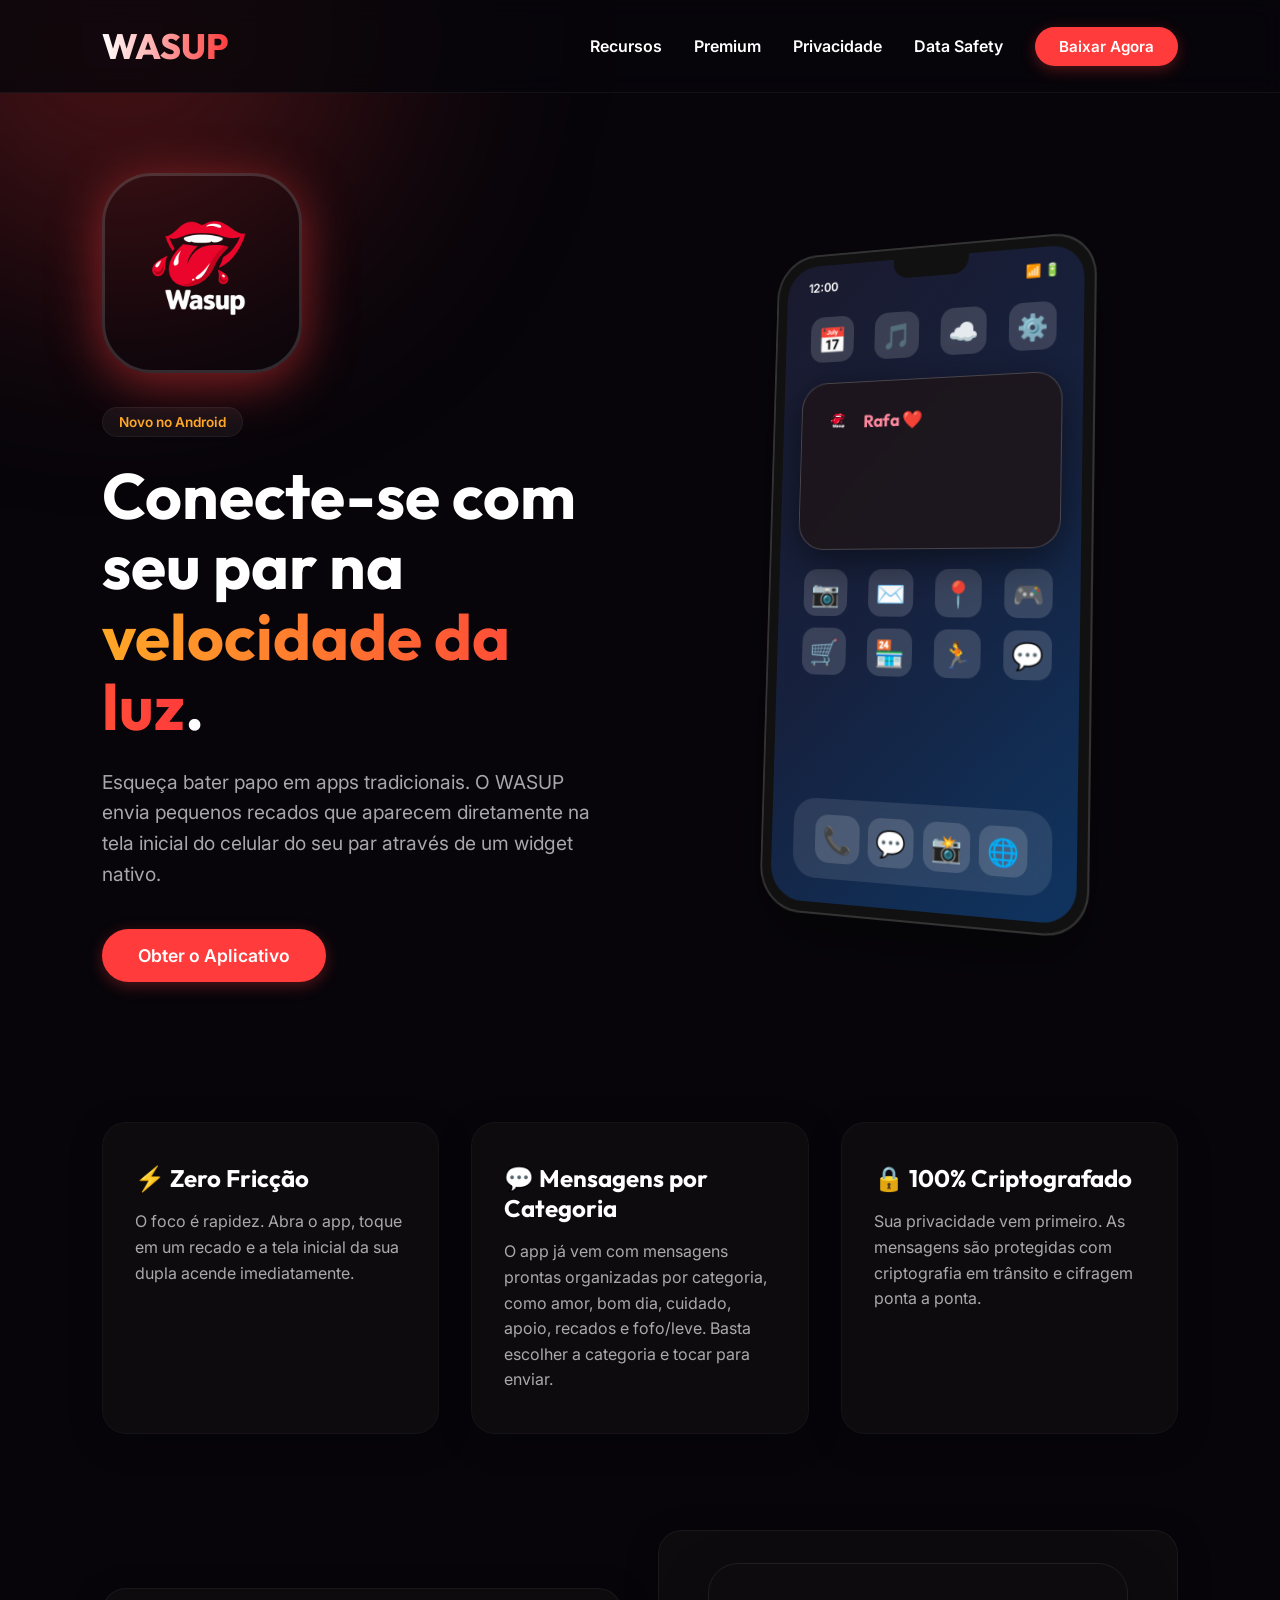
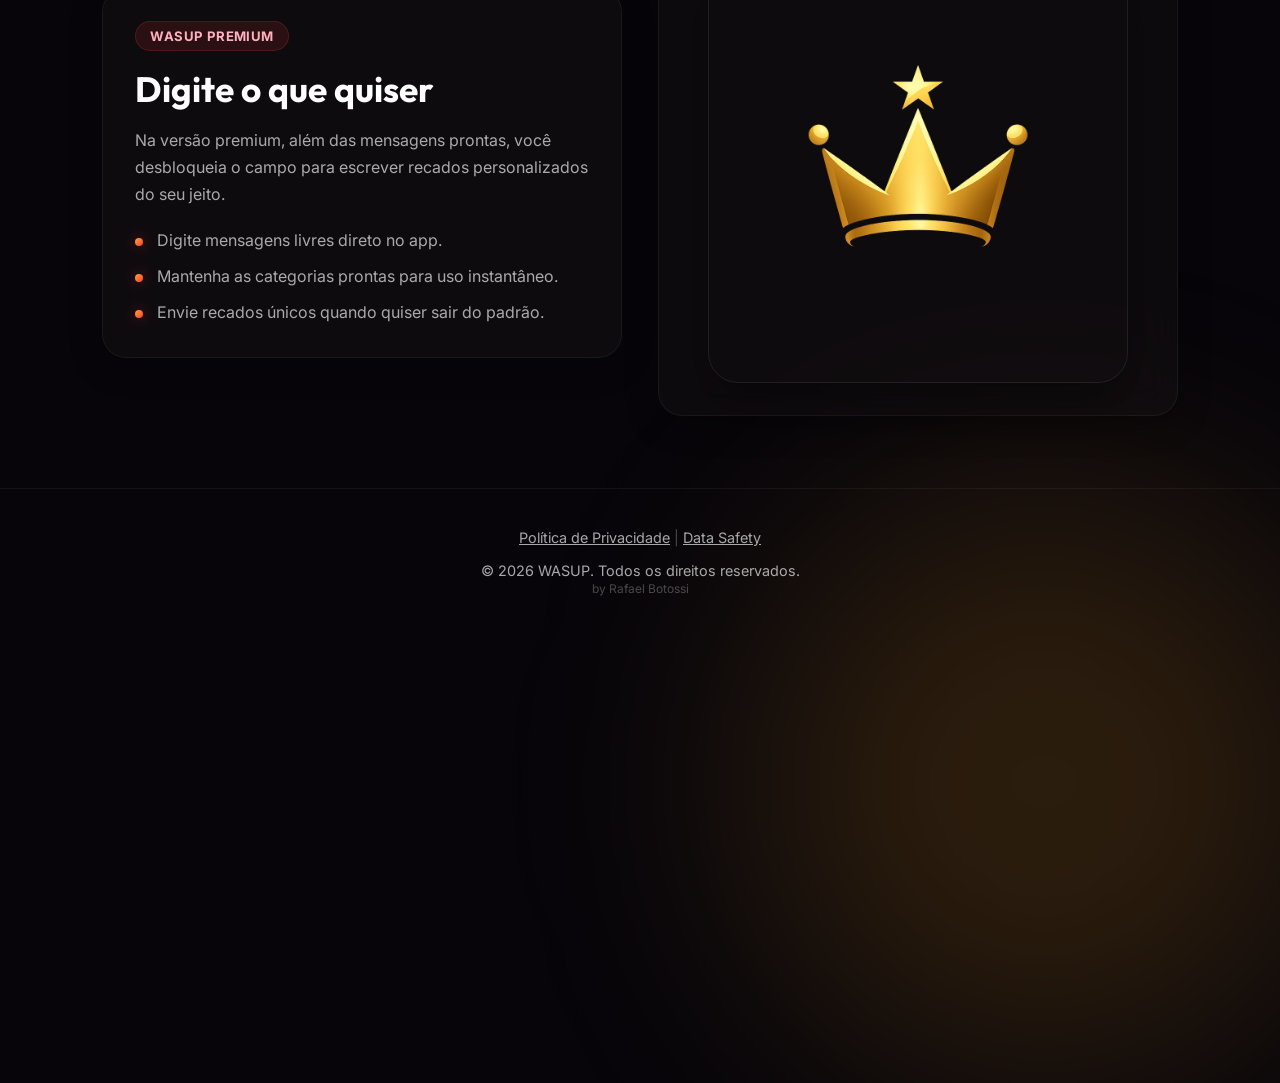
==== index.html @ 12089567 "Initial GitHub Pages site" ====
<!DOCTYPE html>
<html lang="pt-BR">
<head>
    <meta charset="UTF-8">
    <meta name="viewport" content="width=device-width, initial-scale=1.0">
    <title>WASUP - Comunica&ccedil;&atilde;o Imediata</title>
    <meta name="description" content="WASUP &eacute; o aplicativo definitivo para casais. Comunica&ccedil;&atilde;o ultrarr&aacute;pida direto na tela inicial.">
    <link rel="preconnect" href="https://fonts.googleapis.com">
    <link rel="preconnect" href="https://fonts.gstatic.com" crossorigin>
    <link href="https://fonts.googleapis.com/css2?family=Inter:wght@300;400;600;800&family=Outfit:wght@400;700&display=swap" rel="stylesheet">
    <link rel="stylesheet" href="styles.css">
</head>
<body>
    <div class="blob blob-1"></div>
    <div class="blob blob-2"></div>

    <header class="header">
        <div class="logo">
            <span class="logo-text">WASUP</span>
        </div>
        <nav class="nav">
            <a href="#features">Recursos</a>
            <a href="#premium">Premium</a>
            <a href="privacy.html">Privacidade</a>
            <a href="data-safety.html">Data Safety</a>
            <a href="#download" class="btn-primary-sm">Baixar Agora</a>
        </nav>
    </header>

    <main>
        <section class="hero">
            <div class="hero-content">
                <img src="logo.png" alt="Logo principal do app WASUP" class="hero-main-logo">
                <br>
                <span class="badge">Novo no Android</span>
                <h1 class="hero-title">Conecte-se com seu par na <span class="highlight">velocidade da luz</span>.</h1>
                <p class="hero-subtitle">Esque&ccedil;a bater papo em apps tradicionais. O WASUP envia pequenos recados que aparecem diretamente na tela inicial do celular do seu par atrav&eacute;s de um widget nativo.</p>
                <div class="hero-actions">
                    <a href="#download" class="btn-primary">Obter o Aplicativo</a>
                </div>
            </div>

            <div class="hero-visual">
                <div class="android-phone">
                    <div class="phone-notch"></div>
                    <div class="phone-screen">
                        <div class="status-bar">
                            <span class="time">12:00</span>
                            <div class="icons">&#128246; &#128267;</div>
                        </div>

                        <div class="app-grid" style="margin-top: 24px;">
                            <div class="app-icon">&#128197;</div>
                            <div class="app-icon">&#127925;</div>
                            <div class="app-icon">&#9729;&#65039;</div>
                            <div class="app-icon">&#9881;&#65039;</div>
                        </div>

                        <div class="widget-wrapper">
                            <div class="widget-preview glass-card">
                                <div class="widget-head">
                                    <img src="logo.png" class="widget-icon" alt="">
                                    <h3>Rafa &#10084;&#65039;</h3>
                                </div>
                                <div class="widget-message-container">
                                    <p class="widget-message m-1">"T&ocirc; em casa!"</p>
                                    <p class="widget-message m-2">"Estou com saudades"</p>
                                    <p class="widget-message m-3">"Te amo!"</p>
                                    <p class="widget-message m-4">"N&atilde;o esquece o ovo!"</p>
                                </div>
                                <div class="widget-time-container">
                                    <span class="widget-time m-1">Agora mesmo</span>
                                    <span class="widget-time m-2">H&aacute; 5 min</span>
                                    <span class="widget-time m-3">H&aacute; 2 horas</span>
                                    <span class="widget-time m-4">Ontem</span>
                                </div>
                            </div>
                        </div>

                        <div class="app-grid" style="margin-top: 10px;">
                            <div class="app-icon">&#128247;</div>
                            <div class="app-icon">&#9993;&#65039;</div>
                            <div class="app-icon">&#128205;</div>
                            <div class="app-icon">&#127918;</div>
                        </div>

                        <div class="app-grid">
                            <div class="app-icon">&#128722;</div>
                            <div class="app-icon">&#127978;</div>
                            <div class="app-icon">&#127939;</div>
                            <div class="app-icon">&#128172;</div>
                        </div>

                        <div class="app-dock">
                            <div class="app-icon">&#128222;</div>
                            <div class="app-icon">&#128172;</div>
                            <div class="app-icon">&#128248;</div>
                            <div class="app-icon">&#127760;</div>
                        </div>
                    </div>
                </div>
            </div>
        </section>

        <section id="features" class="features">
            <div class="feature-card glass-card">
                <h3>&#9889; Zero Fric&ccedil;&atilde;o</h3>
                <p>O foco &eacute; rapidez. Abra o app, toque em um recado e a tela inicial da sua dupla acende imediatamente.</p>
            </div>
            <div class="feature-card glass-card">
                <h3>&#128172; Mensagens por Categoria</h3>
                <p>O app j&aacute; vem com mensagens prontas organizadas por categoria, como amor, bom dia, cuidado, apoio, recados e fofo/leve. Basta escolher a categoria e tocar para enviar.</p>
            </div>
            <div class="feature-card glass-card">
                <h3>&#128274; 100% Criptografado</h3>
                <p>Sua privacidade vem primeiro. As mensagens s&atilde;o protegidas com criptografia em tr&acirc;nsito e cifragem ponta a ponta.</p>
            </div>
        </section>

        <section id="premium" class="premium-section">
            <div class="premium-copy glass-card">
                <span class="showcase-tag">WASUP Premium</span>
                <h2>Digite o que quiser</h2>
                <p>Na vers&atilde;o premium, al&eacute;m das mensagens prontas, voc&ecirc; desbloqueia o campo para escrever recados personalizados do seu jeito.</p>
                <ul class="showcase-list">
                    <li>Digite mensagens livres direto no app.</li>
                    <li>Mantenha as categorias prontas para uso instant&acirc;neo.</li>
                    <li>Envie recados &uacute;nicos quando quiser sair do padr&atilde;o.</li>
                </ul>
            </div>
            <div class="premium-visual glass-card">
                <img src="wassup_premium.png" alt="Tela do WASUP Premium com entrada de texto livre" class="premium-shot">
            </div>
        </section>
    </main>

    <footer class="footer">
        <p style="margin-bottom: 16px;">
            <a href="privacy.html" style="color: var(--text-muted); text-decoration: underline;">Pol&iacute;tica de Privacidade</a>
            <span style="opacity: 0.4;"> | </span>
            <a href="data-safety.html" style="color: var(--text-muted); text-decoration: underline;">Data Safety</a>
        </p>
        <p>&copy; 2026 WASUP. Todos os direitos reservados. <br><span style="font-size: 0.75rem; opacity: 0.4;">by Rafael Botossi</span></p>
    </footer>
</body>
</html>
---- styles.css ----
:root {
    --bg-dark: #07050A;
    --bg-card: rgba(25, 20, 24, 0.45);
    --text-main: #FFFFFF;
    --text-muted: rgba(255, 255, 255, 0.65);
    --primary: #FF3B3B;
    --primary-hover: #FF1A1A;
    --highlight: #FFA726;
    --glass-border: rgba(255, 255, 255, 0.05);
}

* {
    margin: 0;
    padding: 0;
    box-sizing: border-box;
}

body {
    background-color: var(--bg-dark);
    color: var(--text-main);
    font-family: 'Inter', sans-serif;
    overflow-x: hidden;
    position: relative;
    min-height: 100vh;
}

h1, h2, h3, .logo-text {
    font-family: 'Outfit', sans-serif;
}

.blob {
    position: absolute;
    border-radius: 50%;
    filter: blur(120px);
    z-index: -1;
    animation: float 20s infinite ease-in-out alternate;
}

.blob-1 {
    top: -10%;
    left: -10%;
    width: 500px;
    height: 500px;
    background: rgba(255, 59, 59, 0.25);
}

.blob-2 {
    bottom: -20%;
    right: -5%;
    width: 600px;
    height: 600px;
    background: rgba(255, 167, 38, 0.15);
    animation-delay: -10s;
}

@keyframes float {
    0% { transform: translate(0, 0) scale(1); }
    100% { transform: translate(60px, 40px) scale(1.05); }
}

.glass-card {
    background: var(--bg-card);
    backdrop-filter: blur(16px);
    -webkit-backdrop-filter: blur(16px);
    border: 1px solid var(--glass-border);
    border-radius: 24px;
    box-shadow: 0 8px 32px rgba(0, 0, 0, 0.3);
}

.header {
    display: flex;
    justify-content: space-between;
    align-items: center;
    padding: 24px 8%;
    position: sticky;
    top: 0;
    z-index: 100;
    background: rgba(7, 5, 10, 0.8);
    backdrop-filter: blur(12px);
    border-bottom: 1px solid var(--glass-border);
}

.logo {
    display: flex;
    align-items: center;
}

.logo-text {
    font-size: 2.2rem;
    font-weight: 800;
    background: linear-gradient(90deg, #FFFFFF, var(--primary));
    -webkit-background-clip: text;
    background-clip: text;
    -webkit-text-fill-color: transparent;
}

.nav {
    display: flex;
    gap: 32px;
    align-items: center;
}

.nav a {
    color: var(--text-main);
    text-decoration: none;
    font-weight: 600;
    transition: color 0.3s;
}

.nav a:hover {
    color: var(--primary);
}

.btn-primary, .btn-primary-sm {
    background: var(--primary);
    color: white;
    text-decoration: none;
    border-radius: 100px;
    font-weight: 600;
    transition: all 0.3s ease;
    display: inline-block;
    box-shadow: 0 4px 15px rgba(255, 59, 59, 0.3);
}

.btn-primary-sm {
    padding: 10px 24px;
    font-size: 0.95rem;
}

.btn-primary {
    padding: 16px 36px;
    font-size: 1.1rem;
}

.btn-primary:hover, .btn-primary-sm:hover {
    background: var(--primary-hover);
    transform: translateY(-2px);
    box-shadow: 0 6px 20px rgba(255, 59, 59, 0.5);
}

.hero {
    display: flex;
    align-items: center;
    justify-content: space-between;
    padding: 80px 8%;
    gap: 60px;
    min-height: 80vh;
}

.hero-content {
    flex: 1;
    max-width: 600px;
}

.hero-main-logo {
    width: 200px;
    height: 200px;
    border-radius: 50px;
    object-fit: cover;
    box-shadow: 0 10px 50px rgba(255, 59, 59, 0.5);
    border: 3px solid rgba(255, 255, 255, 0.15);
    margin-bottom: 30px;
}

.badge {
    display: inline-block;
    padding: 6px 16px;
    background: rgba(255, 255, 255, 0.05);
    border: 1px solid var(--glass-border);
    border-radius: 100px;
    font-size: 0.85rem;
    font-weight: 600;
    color: var(--highlight);
    margin-bottom: 24px;
}

.hero-title {
    font-size: 4rem;
    line-height: 1.1;
    margin-bottom: 24px;
}

.highlight {
    background: linear-gradient(90deg, var(--highlight), var(--primary));
    -webkit-background-clip: text;
    background-clip: text;
    -webkit-text-fill-color: transparent;
}

.hero-subtitle {
    font-size: 1.2rem;
    color: var(--text-muted);
    line-height: 1.6;
    margin-bottom: 40px;
}

.hero-visual {
    flex: 1;
    display: flex;
    justify-content: center;
    perspective: 1200px;
}

.android-phone {
    width: 340px;
    height: 680px;
    background: #111;
    border-radius: 44px;
    padding: 12px;
    position: relative;
    box-shadow: 0 24px 60px rgba(0,0,0,0.5), inset 0 0 0 2px #333;
    transform: rotateY(-18deg) rotateX(4deg);
    transition: transform 0.6s cubic-bezier(0.2, 0.8, 0.2, 1);
}

.android-phone:hover {
    transform: rotateY(0deg) rotateX(0deg) scale(1.02);
}

.phone-screen {
    width: 100%;
    height: 100%;
    background: linear-gradient(135deg, #1A1A2E, #16213E, #0F3460);
    border-radius: 34px;
    overflow: hidden;
    position: relative;
    display: flex;
    flex-direction: column;
}

.phone-notch {
    position: absolute;
    top: 8px;
    left: 50%;
    transform: translateX(-50%);
    width: 80px;
    height: 24px;
    background: #111;
    border-bottom-left-radius: 16px;
    border-bottom-right-radius: 16px;
    z-index: 10;
}

.status-bar {
    display: flex;
    justify-content: space-between;
    padding: 16px 24px 0 24px;
    font-size: 0.8rem;
    color: white;
    font-weight: 600;
    z-index: 5;
}

.app-grid {
    display: flex;
    justify-content: space-around;
    padding: 0 16px;
    margin-bottom: 12px;
}

.app-dock {
    margin-top: auto;
    margin-bottom: 24px;
    display: flex;
    justify-content: space-around;
    padding: 16px 20px;
    background: rgba(255,255,255,0.1);
    backdrop-filter: blur(10px);
    width: 85%;
    align-self: center;
    border-radius: 24px;
}

.app-icon {
    font-size: 1.6rem;
    width: 48px;
    height: 48px;
    display: flex;
    align-items: center;
    justify-content: center;
    background: rgba(255,255,255,0.15);
    border-radius: 14px;
}

.widget-wrapper {
    padding: 0 20px;
    margin-top: 10px;
    margin-bottom: 10px;
}

.widget-preview {
    width: 100%;
    padding: 24px;
    box-shadow: 0 10px 40px rgba(0,0,0,0.5);
    background: rgba(30, 20, 25, 0.85);
    border: 1px solid rgba(255,255,255,0.2);
    border-radius: 28px;
    backdrop-filter: blur(8px);
}

.widget-head {
    display: flex;
    align-items: center;
    gap: 12px;
    margin-bottom: 16px;
}

.widget-icon {
    width: 32px;
    height: 32px;
    border-radius: 8px;
    object-fit: cover;
}

.widget-preview h3 {
    font-size: 1.1rem;
    color: #FF8AA0;
}

.widget-message-container {
    position: relative;
    height: 56px;
}

.widget-time-container {
    position: relative;
    height: 20px;
}

.widget-message {
    position: absolute;
    top: 0;
    left: 0;
    font-size: 1.25rem;
    font-weight: 700;
    color: #FFF5F7;
    line-height: 1.3;
    opacity: 0;
    animation: textFadeCycle 12s infinite cubic-bezier(0.4, 0, 0.2, 1);
}

.widget-time {
    position: absolute;
    top: 0;
    left: 0;
    font-size: 0.85rem;
    color: #D7C1C8;
    opacity: 0;
    animation: textFadeCycle 12s infinite cubic-bezier(0.4, 0, 0.2, 1);
}

.m-1 { animation-delay: 0s; }
.m-2 { animation-delay: 3s; }
.m-3 { animation-delay: 6s; }
.m-4 { animation-delay: 9s; }

@keyframes textFadeCycle {
    0% { opacity: 0; transform: translateY(10px); }
    5%, 22% { opacity: 1; transform: translateY(0); }
    25%, 100% { opacity: 0; transform: translateY(-10px); }
}

.features {
    display: grid;
    grid-template-columns: repeat(auto-fit, minmax(300px, 1fr));
    gap: 32px;
    padding: 60px 8%;
    margin-bottom: 36px;
}

.feature-card {
    padding: 40px 32px;
    transition: transform 0.3s ease, border-color 0.3s ease;
    border-color: rgba(255,255,255,0.03);
}

.feature-card:hover {
    transform: translateY(-8px);
    border-color: rgba(255, 59, 59, 0.3);
}

.feature-card h3 {
    font-size: 1.5rem;
    margin-bottom: 16px;
}

.feature-card p {
    color: var(--text-muted);
    line-height: 1.6;
}

.premium-section {
    display: grid;
    grid-template-columns: minmax(280px, 1fr) minmax(280px, 520px);
    gap: 36px;
    align-items: center;
    padding: 24px 8% 72px;
}

.premium-copy,
.premium-visual {
    padding: 32px;
}

.showcase-tag {
    display: inline-block;
    margin-bottom: 16px;
    padding: 6px 14px;
    border-radius: 999px;
    background: rgba(255, 59, 59, 0.12);
    border: 1px solid rgba(255, 59, 59, 0.18);
    color: #ffb2be;
    font-size: 0.82rem;
    font-weight: 700;
    letter-spacing: 0.03em;
    text-transform: uppercase;
}

.premium-copy h2 {
    font-size: 2.2rem;
    margin-bottom: 16px;
}

.premium-copy p {
    color: var(--text-muted);
    line-height: 1.7;
    margin-bottom: 20px;
}

.showcase-list {
    list-style: none;
    display: grid;
    gap: 10px;
}

.showcase-list li {
    position: relative;
    padding-left: 22px;
    color: var(--text-muted);
    line-height: 1.6;
}

.showcase-list li::before {
    content: "";
    position: absolute;
    left: 0;
    top: 10px;
    width: 8px;
    height: 8px;
    border-radius: 50%;
    background: linear-gradient(135deg, var(--highlight), var(--primary));
    box-shadow: 0 0 14px rgba(255, 59, 59, 0.45);
}

.premium-visual {
    display: flex;
    justify-content: center;
    align-items: center;
}

.premium-shot {
    width: 100%;
    max-width: 420px;
    border-radius: 30px;
    box-shadow: 0 18px 48px rgba(0, 0, 0, 0.45);
    border: 1px solid rgba(255, 255, 255, 0.08);
}

.premium-section {
    padding-top: 0;
}

.footer {
    text-align: center;
    padding: 40px;
    border-top: 1px solid var(--glass-border);
    color: var(--text-muted);
    font-size: 0.9rem;
}

@media (max-width: 900px) {
    .header {
        flex-direction: column;
        gap: 20px;
    }

    .hero {
        flex-direction: column;
        text-align: center;
        padding-top: 40px;
    }
    
    .hero-title {
        font-size: 3rem;
    }
    
    .nav {
        flex-wrap: wrap;
        justify-content: center;
    }
    
    .hero-content {
        margin: 0 auto;
    }
    
    .android-phone {
        transform: none;
        margin-top: 40px;
    }

    .premium-section {
        grid-template-columns: 1fr;
        padding-top: 12px;
    }

    .premium-copy,
    .premium-visual {
        padding: 24px;
    }
}
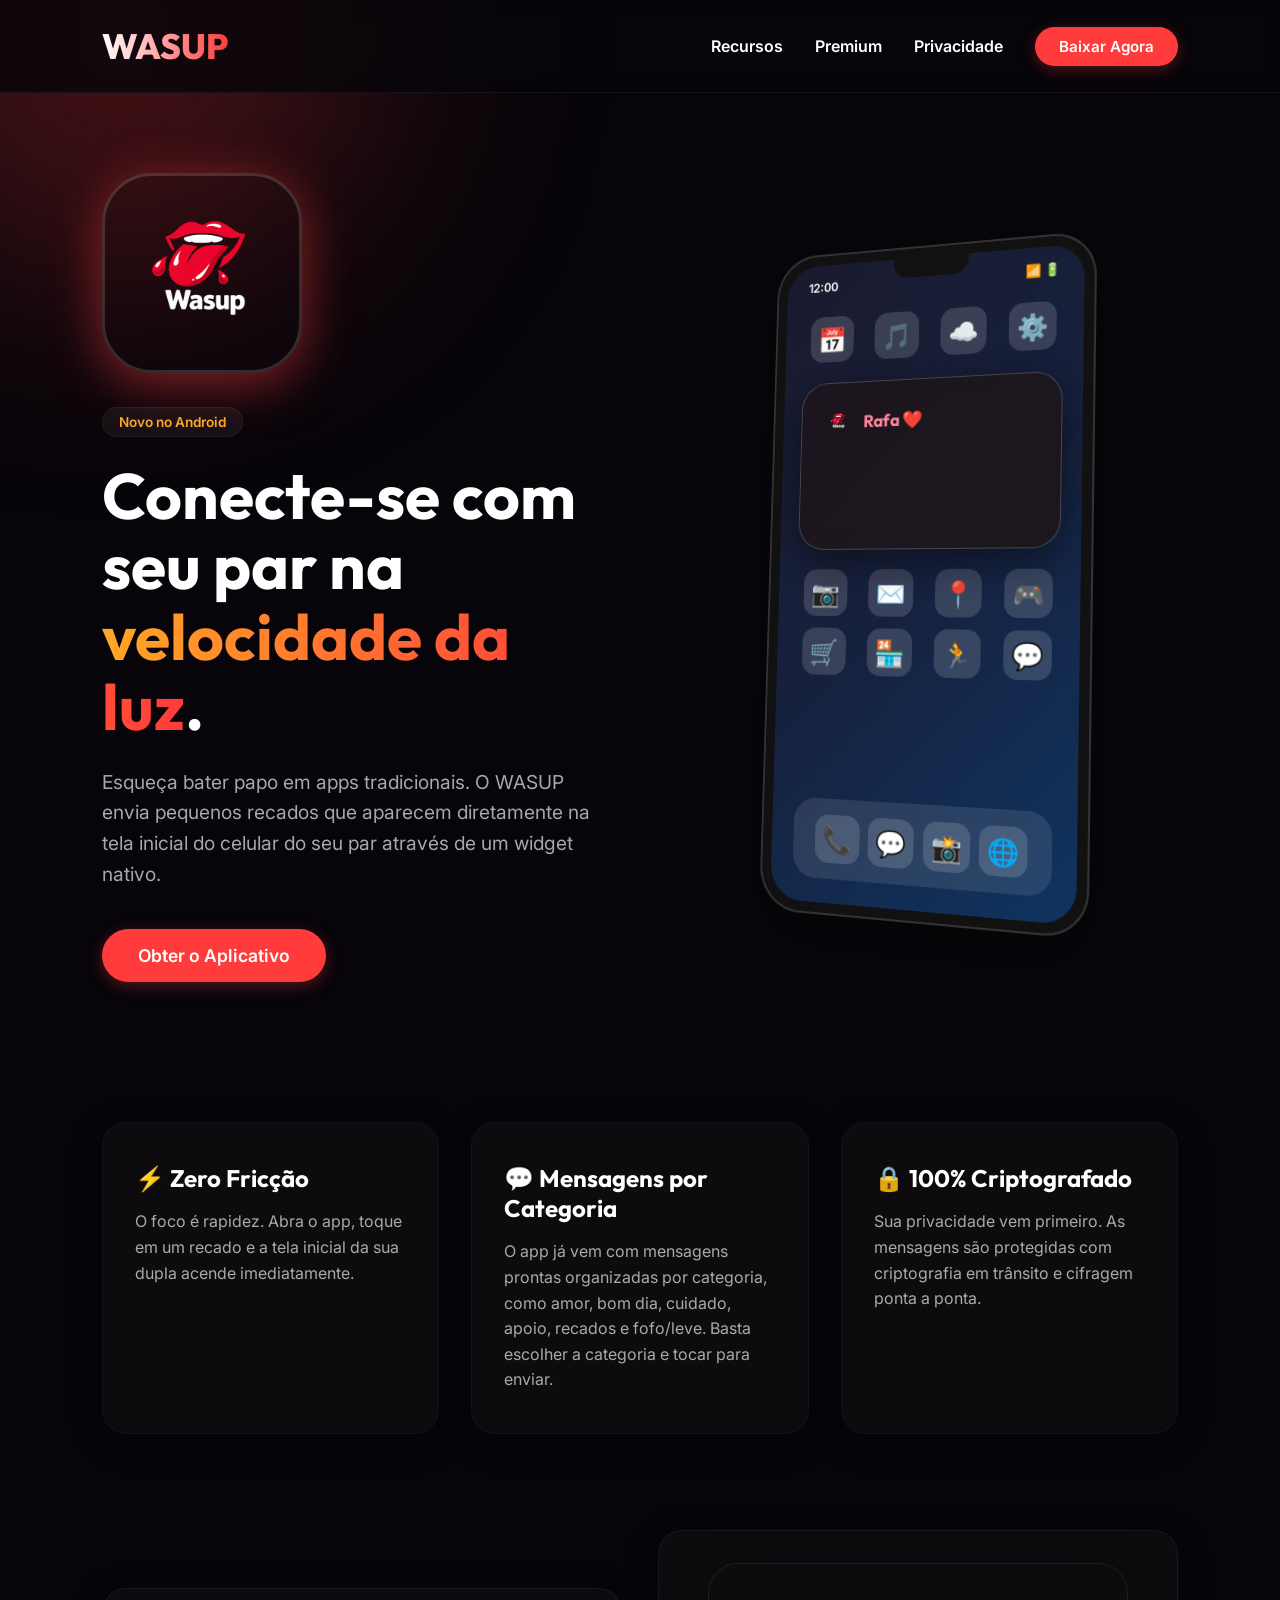
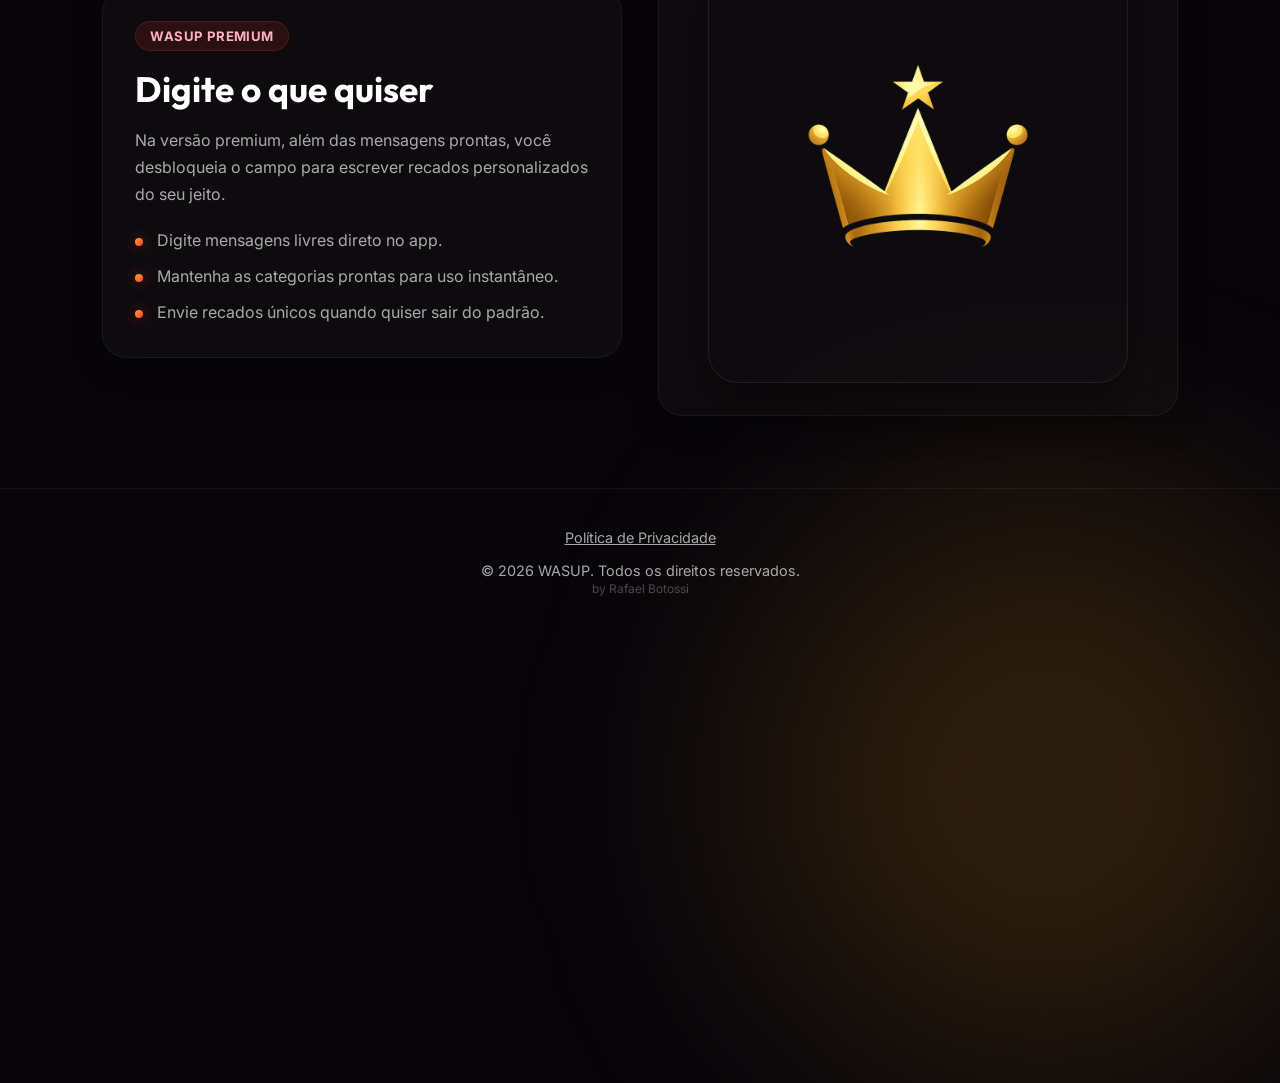
==== commit 38630228: "Update privacy page and remove data safety page" ====
--- a/index.html
+++ b/index.html
@@ -22,7 +22,6 @@
             <a href="#features">Recursos</a>
             <a href="#premium">Premium</a>
             <a href="privacy.html">Privacidade</a>
-            <a href="data-safety.html">Data Safety</a>
             <a href="#download" class="btn-primary-sm">Baixar Agora</a>
         </nav>
     </header>
@@ -137,8 +136,6 @@
     <footer class="footer">
         <p style="margin-bottom: 16px;">
             <a href="privacy.html" style="color: var(--text-muted); text-decoration: underline;">Pol&iacute;tica de Privacidade</a>
-            <span style="opacity: 0.4;"> | </span>
-            <a href="data-safety.html" style="color: var(--text-muted); text-decoration: underline;">Data Safety</a>
         </p>
         <p>&copy; 2026 WASUP. Todos os direitos reservados. <br><span style="font-size: 0.75rem; opacity: 0.4;">by Rafael Botossi</span></p>
     </footer>
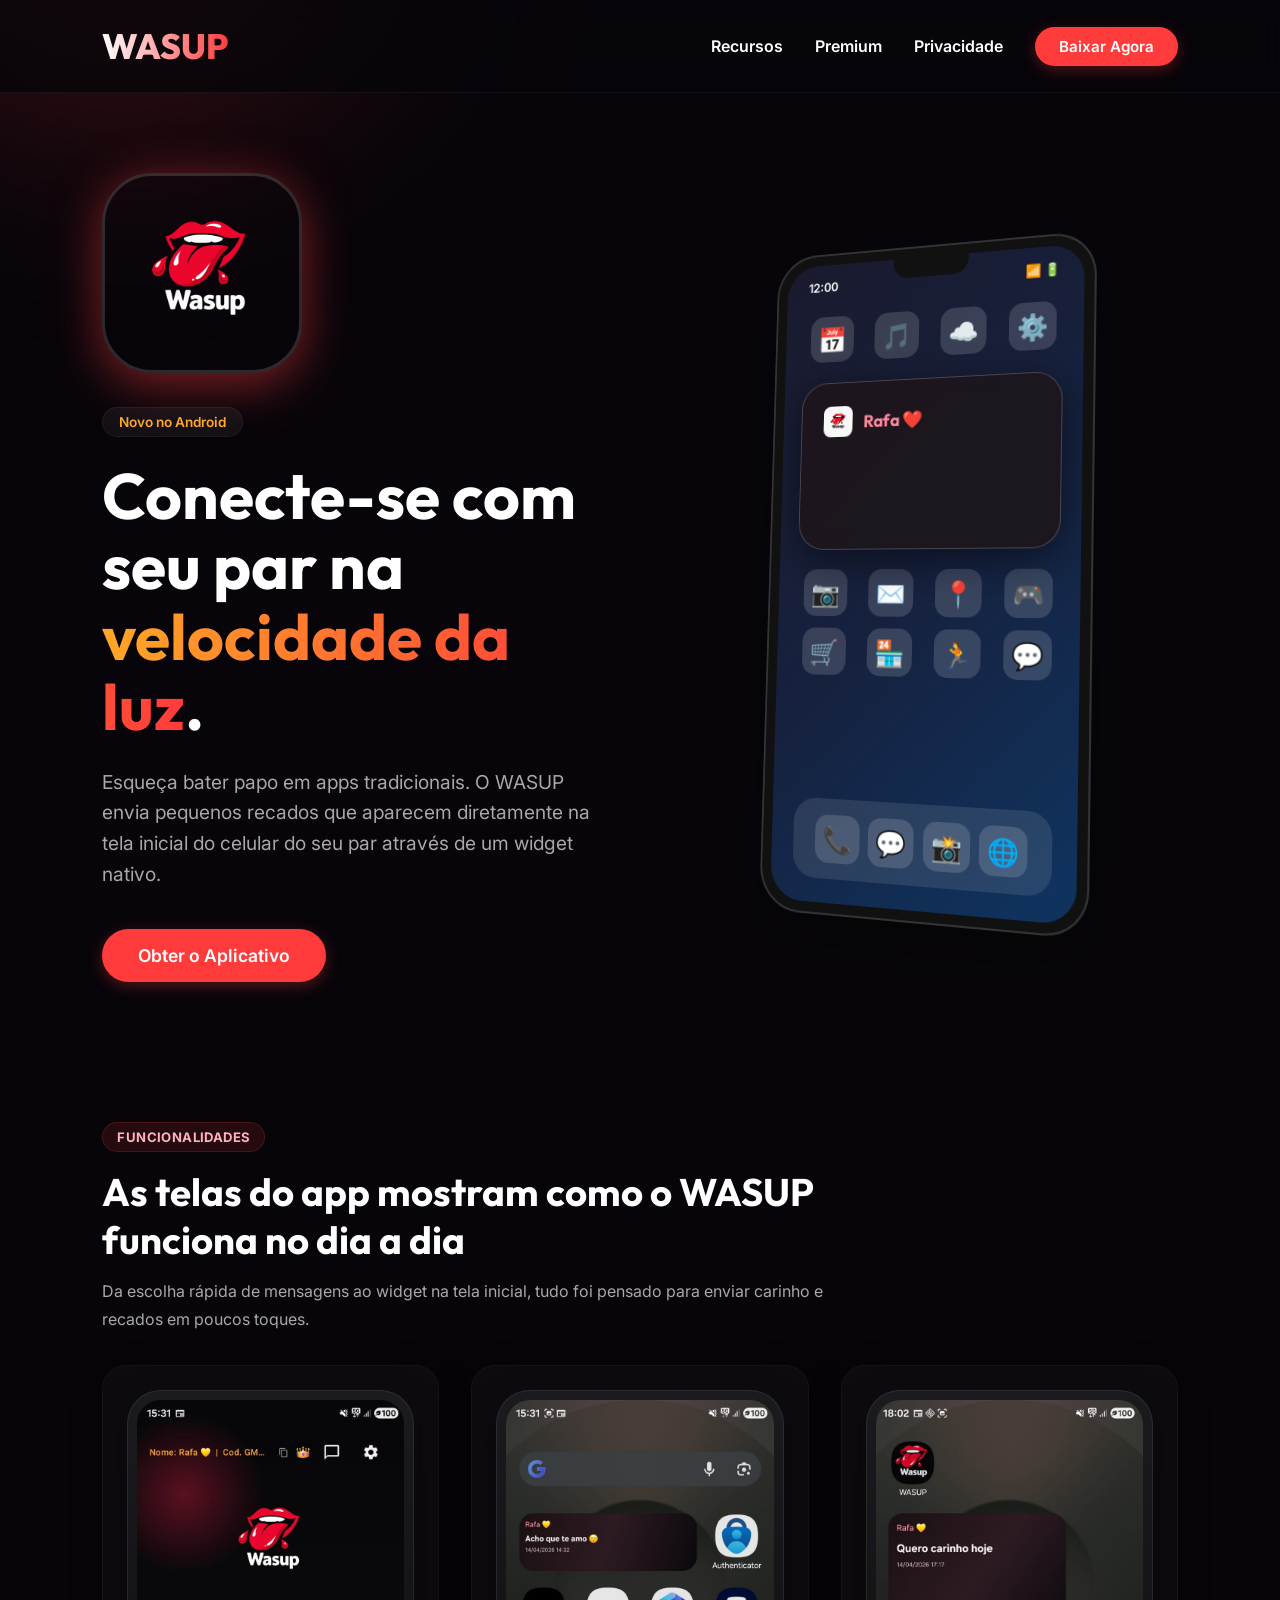
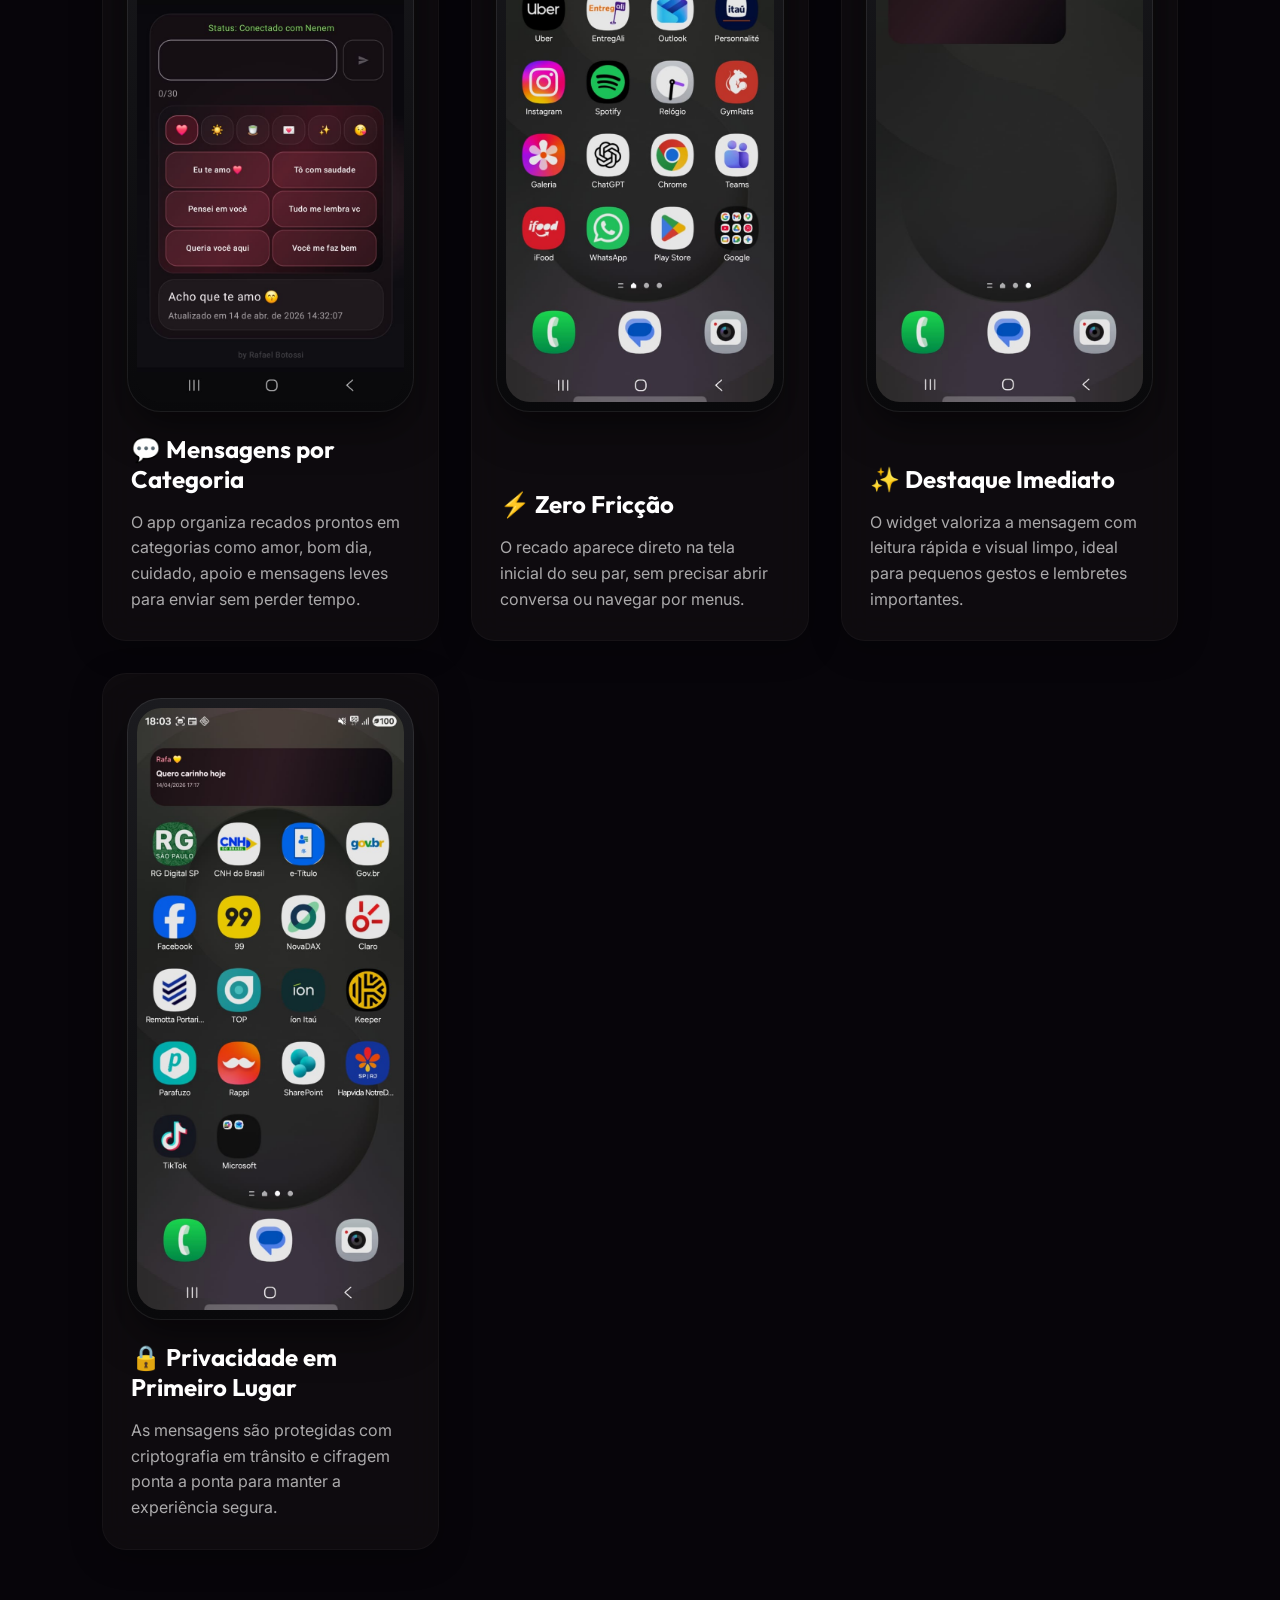
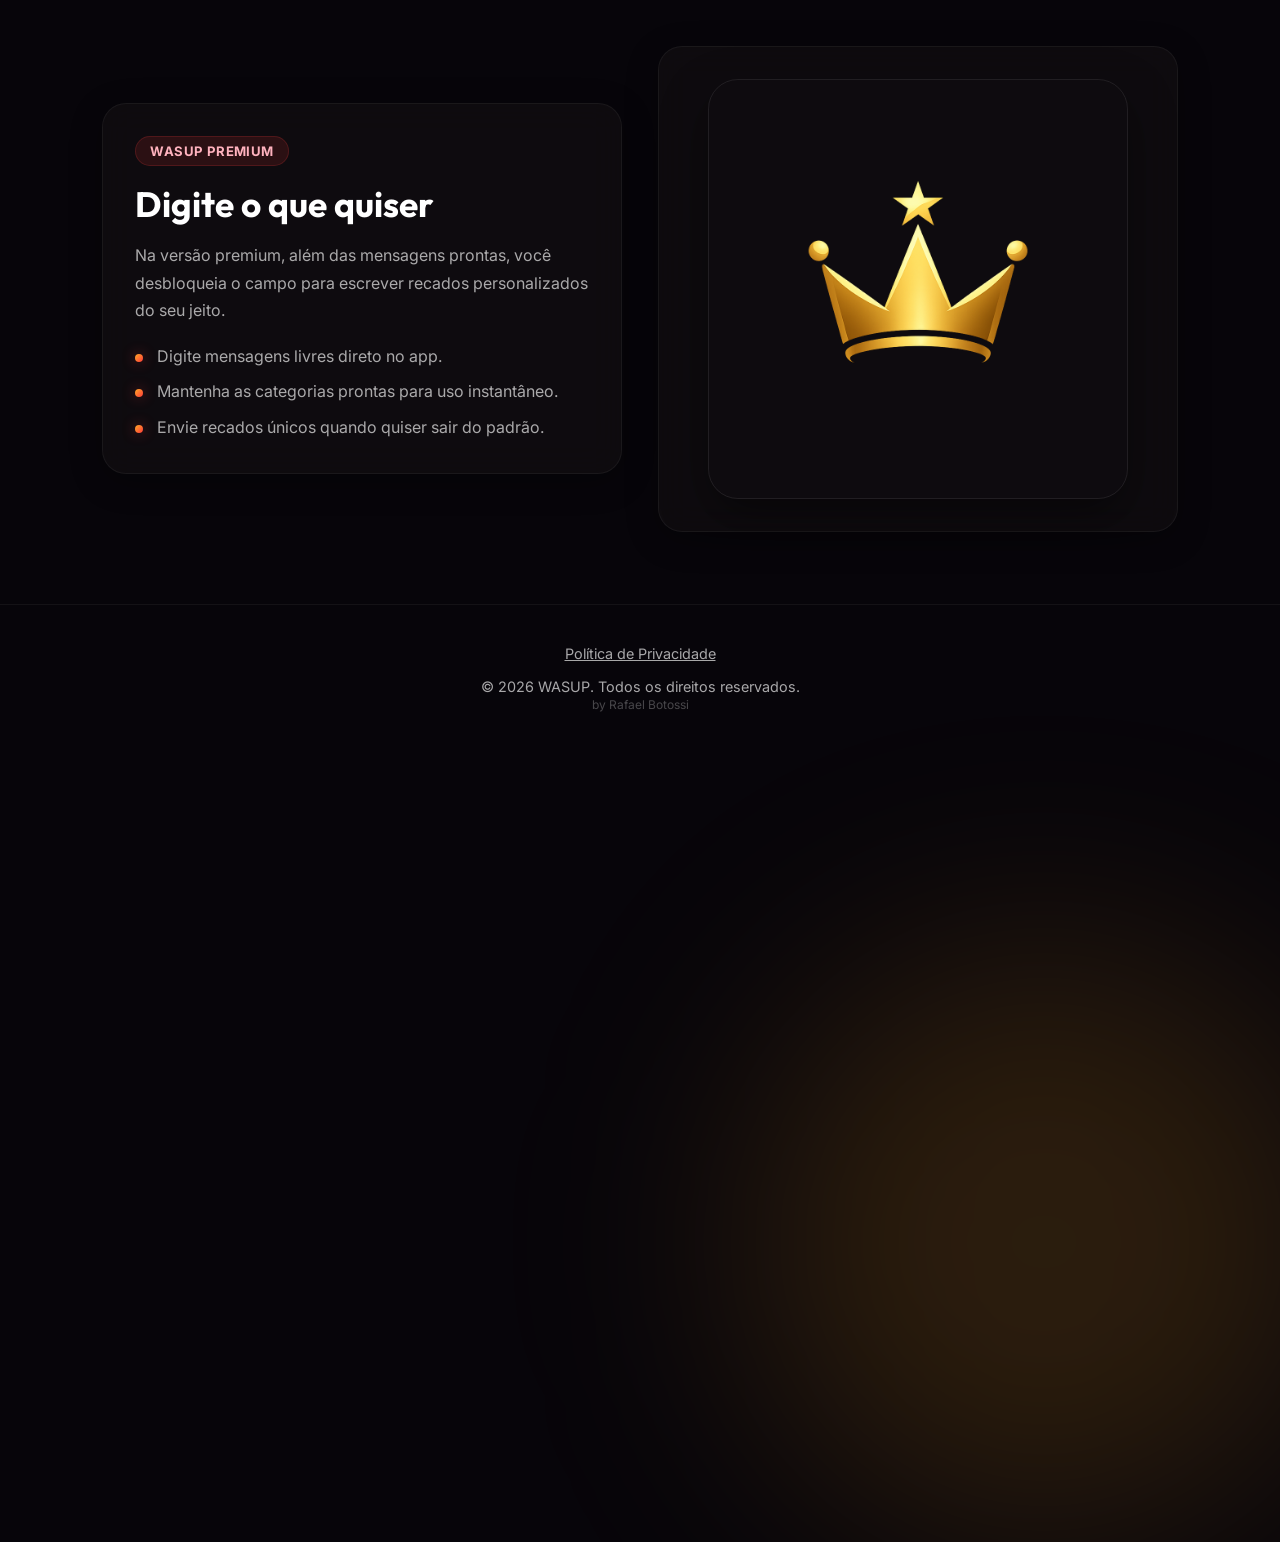
==== commit 9213eddc: "Update landing assets and feature screenshots" ====
--- a/index.html
+++ b/index.html
@@ -29,7 +29,7 @@
     <main>
         <section class="hero">
             <div class="hero-content">
-                <img src="logo.png" alt="Logo principal do app WASUP" class="hero-main-logo">
+                <img src="artes/logo.png" alt="Logo principal do app WASUP" class="hero-main-logo">
                 <br>
                 <span class="badge">Novo no Android</span>
                 <h1 class="hero-title">Conecte-se com seu par na <span class="highlight">velocidade da luz</span>.</h1>
@@ -58,7 +58,7 @@
                         <div class="widget-wrapper">
                             <div class="widget-preview glass-card">
                                 <div class="widget-head">
-                                    <img src="logo.png" class="widget-icon" alt="">
+                                    <img src="artes/icone_logo.png" class="widget-icon" alt="">
                                     <h3>Rafa &#10084;&#65039;</h3>
                                 </div>
                                 <div class="widget-message-container">
@@ -102,17 +102,50 @@
         </section>
 
         <section id="features" class="features">
-            <div class="feature-card glass-card">
-                <h3>&#9889; Zero Fric&ccedil;&atilde;o</h3>
-                <p>O foco &eacute; rapidez. Abra o app, toque em um recado e a tela inicial da sua dupla acende imediatamente.</p>
+            <div class="features-intro">
+                <span class="showcase-tag">Funcionalidades</span>
+                <h2>As telas do app mostram como o WASUP funciona no dia a dia</h2>
+                <p>Da escolha r&aacute;pida de mensagens ao widget na tela inicial, tudo foi pensado para enviar carinho e recados em poucos toques.</p>
             </div>
-            <div class="feature-card glass-card">
-                <h3>&#128172; Mensagens por Categoria</h3>
-                <p>O app j&aacute; vem com mensagens prontas organizadas por categoria, como amor, bom dia, cuidado, apoio, recados e fofo/leve. Basta escolher a categoria e tocar para enviar.</p>
+
+            <div class="feature-card glass-card feature-showcase">
+                <div class="feature-frame">
+                    <img src="artes/Tela do App.jpeg" alt="Tela principal do app WASUP com categorias e mensagens prontas" class="feature-shot">
+                </div>
+                <div class="feature-copy">
+                    <h3>&#128172; Mensagens por Categoria</h3>
+                    <p>O app organiza recados prontos em categorias como amor, bom dia, cuidado, apoio e mensagens leves para enviar sem perder tempo.</p>
+                </div>
             </div>
-            <div class="feature-card glass-card">
-                <h3>&#128274; 100% Criptografado</h3>
-                <p>Sua privacidade vem primeiro. As mensagens s&atilde;o protegidas com criptografia em tr&acirc;nsito e cifragem ponta a ponta.</p>
+
+            <div class="feature-card glass-card feature-showcase">
+                <div class="feature-frame">
+                    <img src="artes/Tela do Widget.jpeg" alt="Widget do WASUP mostrando mensagem recente na tela inicial" class="feature-shot">
+                </div>
+                <div class="feature-copy">
+                    <h3>&#9889; Zero Fric&ccedil;&atilde;o</h3>
+                    <p>O recado aparece direto na tela inicial do seu par, sem precisar abrir conversa ou navegar por menus.</p>
+                </div>
+            </div>
+
+            <div class="feature-card glass-card feature-showcase">
+                <div class="feature-frame">
+                    <img src="artes/Tela do Widget2.jpeg" alt="Varia&ccedil;&atilde;o do widget do WASUP com mensagem em destaque" class="feature-shot">
+                </div>
+                <div class="feature-copy">
+                    <h3>&#10024; Destaque Imediato</h3>
+                    <p>O widget valoriza a mensagem com leitura r&aacute;pida e visual limpo, ideal para pequenos gestos e lembretes importantes.</p>
+                </div>
+            </div>
+
+            <div class="feature-card glass-card feature-showcase">
+                <div class="feature-frame">
+                    <img src="artes/Tela do Widget3.jpeg" alt="Widget do WASUP exibindo outra mensagem enviada" class="feature-shot">
+                </div>
+                <div class="feature-copy">
+                    <h3>&#128274; Privacidade em Primeiro Lugar</h3>
+                    <p>As mensagens s&atilde;o protegidas com criptografia em tr&acirc;nsito e cifragem ponta a ponta para manter a experi&ecirc;ncia segura.</p>
+                </div>
             </div>
         </section>
 
@@ -128,7 +161,7 @@
                 </ul>
             </div>
             <div class="premium-visual glass-card">
-                <img src="wassup_premium.png" alt="Tela do WASUP Premium com entrada de texto livre" class="premium-shot">
+                <img src="artes/wassup_premium.png" alt="Tela do WASUP Premium com entrada de texto livre" class="premium-shot">
             </div>
         </section>
     </main>
--- a/styles.css
+++ b/styles.css
@@ -362,14 +362,30 @@
 
 .features {
     display: grid;
-    grid-template-columns: repeat(auto-fit, minmax(300px, 1fr));
+    grid-template-columns: repeat(auto-fit, minmax(280px, 1fr));
     gap: 32px;
     padding: 60px 8%;
     margin-bottom: 36px;
+    align-items: start;
+}
+
+.features-intro {
+    grid-column: 1 / -1;
+    max-width: 760px;
+}
+
+.features-intro h2 {
+    font-size: 2.4rem;
+    margin-bottom: 14px;
+}
+
+.features-intro p {
+    color: var(--text-muted);
+    line-height: 1.7;
 }
 
 .feature-card {
-    padding: 40px 32px;
+    padding: 24px;
     transition: transform 0.3s ease, border-color 0.3s ease;
     border-color: rgba(255,255,255,0.03);
 }
@@ -377,6 +393,40 @@
 .feature-card:hover {
     transform: translateY(-8px);
     border-color: rgba(255, 59, 59, 0.3);
+}
+
+.feature-showcase {
+    overflow: hidden;
+    display: flex;
+    flex-direction: column;
+    height: 100%;
+}
+
+.feature-frame {
+    width: min(100%, 290px);
+    aspect-ratio: 9 / 19.5;
+    margin: 0 auto 22px;
+    padding: 10px;
+    border-radius: 34px;
+    background: linear-gradient(180deg, #1b1b1f, #09090b);
+    box-shadow: 0 18px 40px rgba(0, 0, 0, 0.45), inset 0 0 0 1px rgba(255, 255, 255, 0.08);
+}
+
+.feature-shot {
+    display: block;
+    width: 100%;
+    height: 100%;
+    object-fit: cover;
+    object-position: top center;
+    border-radius: 24px;
+    background: #111;
+    image-rendering: auto;
+    transform: translateZ(0);
+}
+
+.feature-copy {
+    padding: 0 4px 4px;
+    margin-top: auto;
 }
 
 .feature-card h3 {
@@ -517,4 +567,8 @@
     .premium-visual {
         padding: 24px;
     }
-}
+
+    .features-intro h2 {
+        font-size: 2rem;
+    }
+}
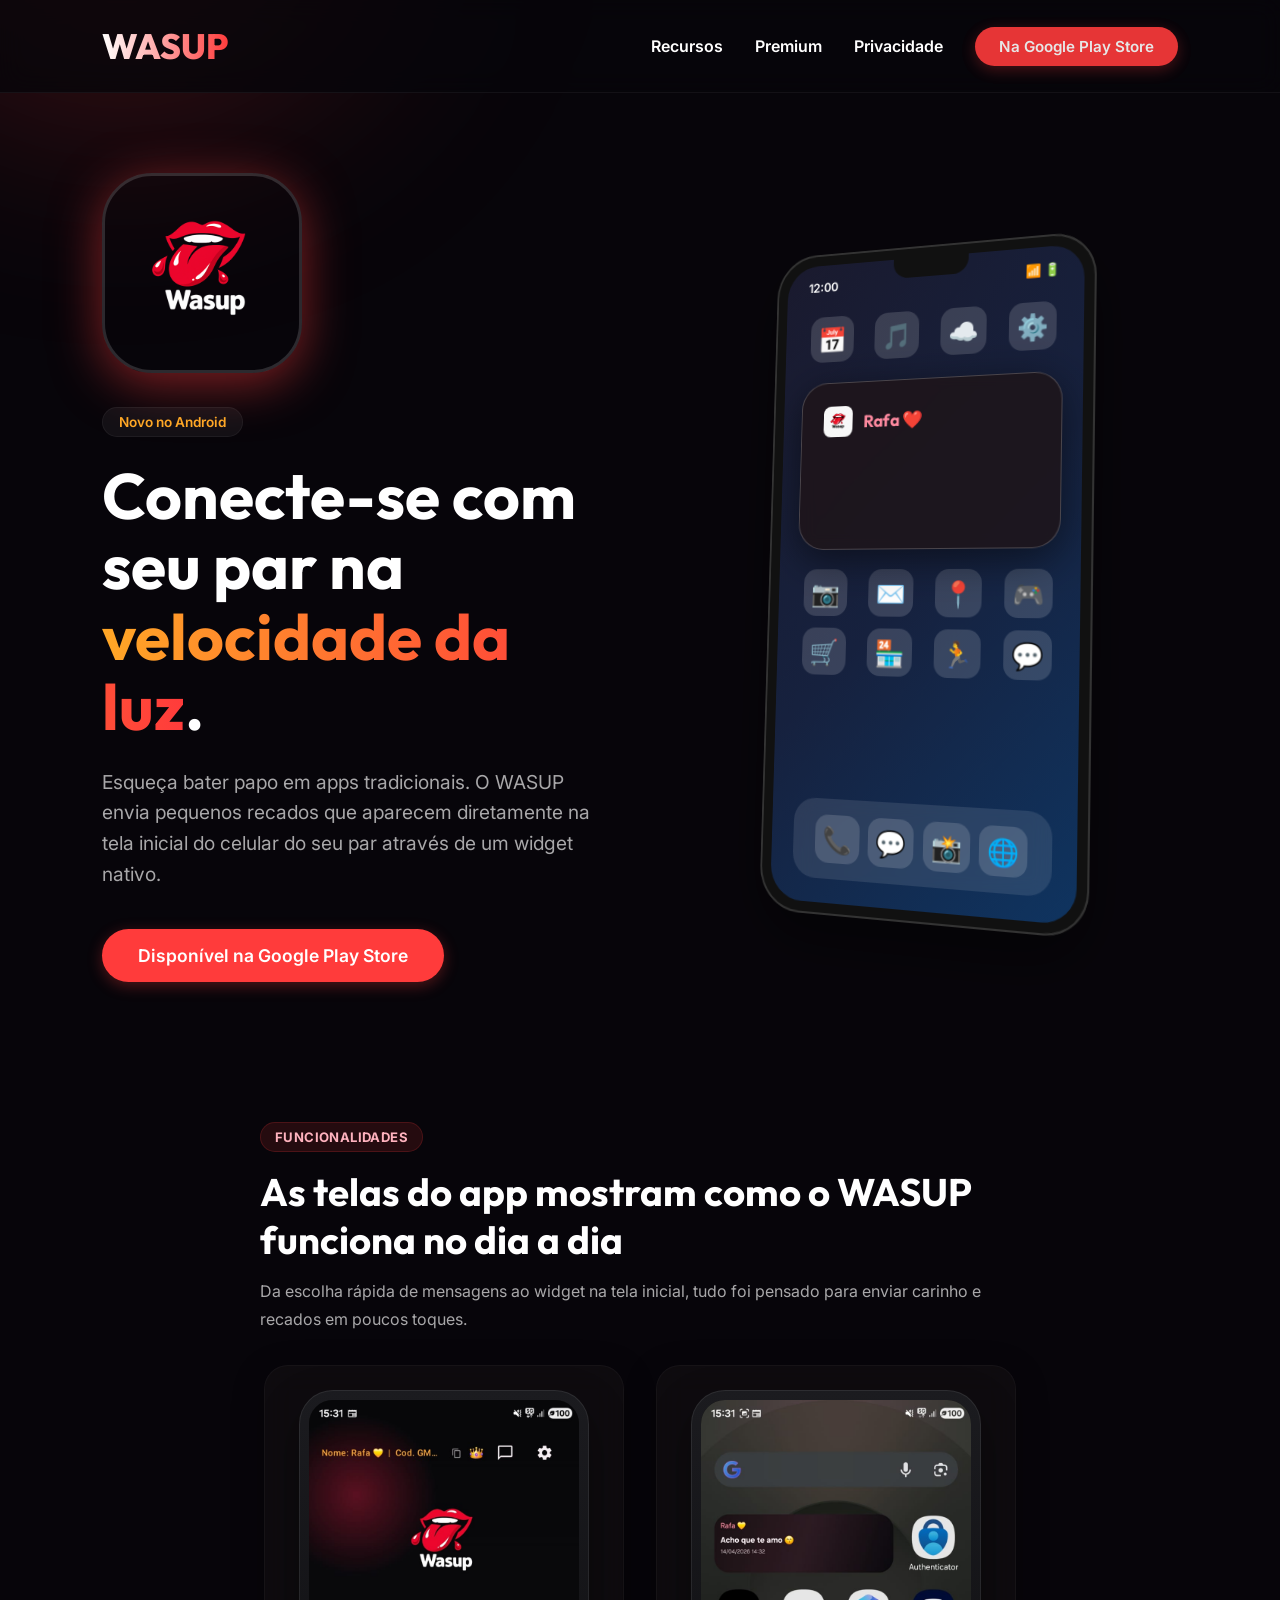
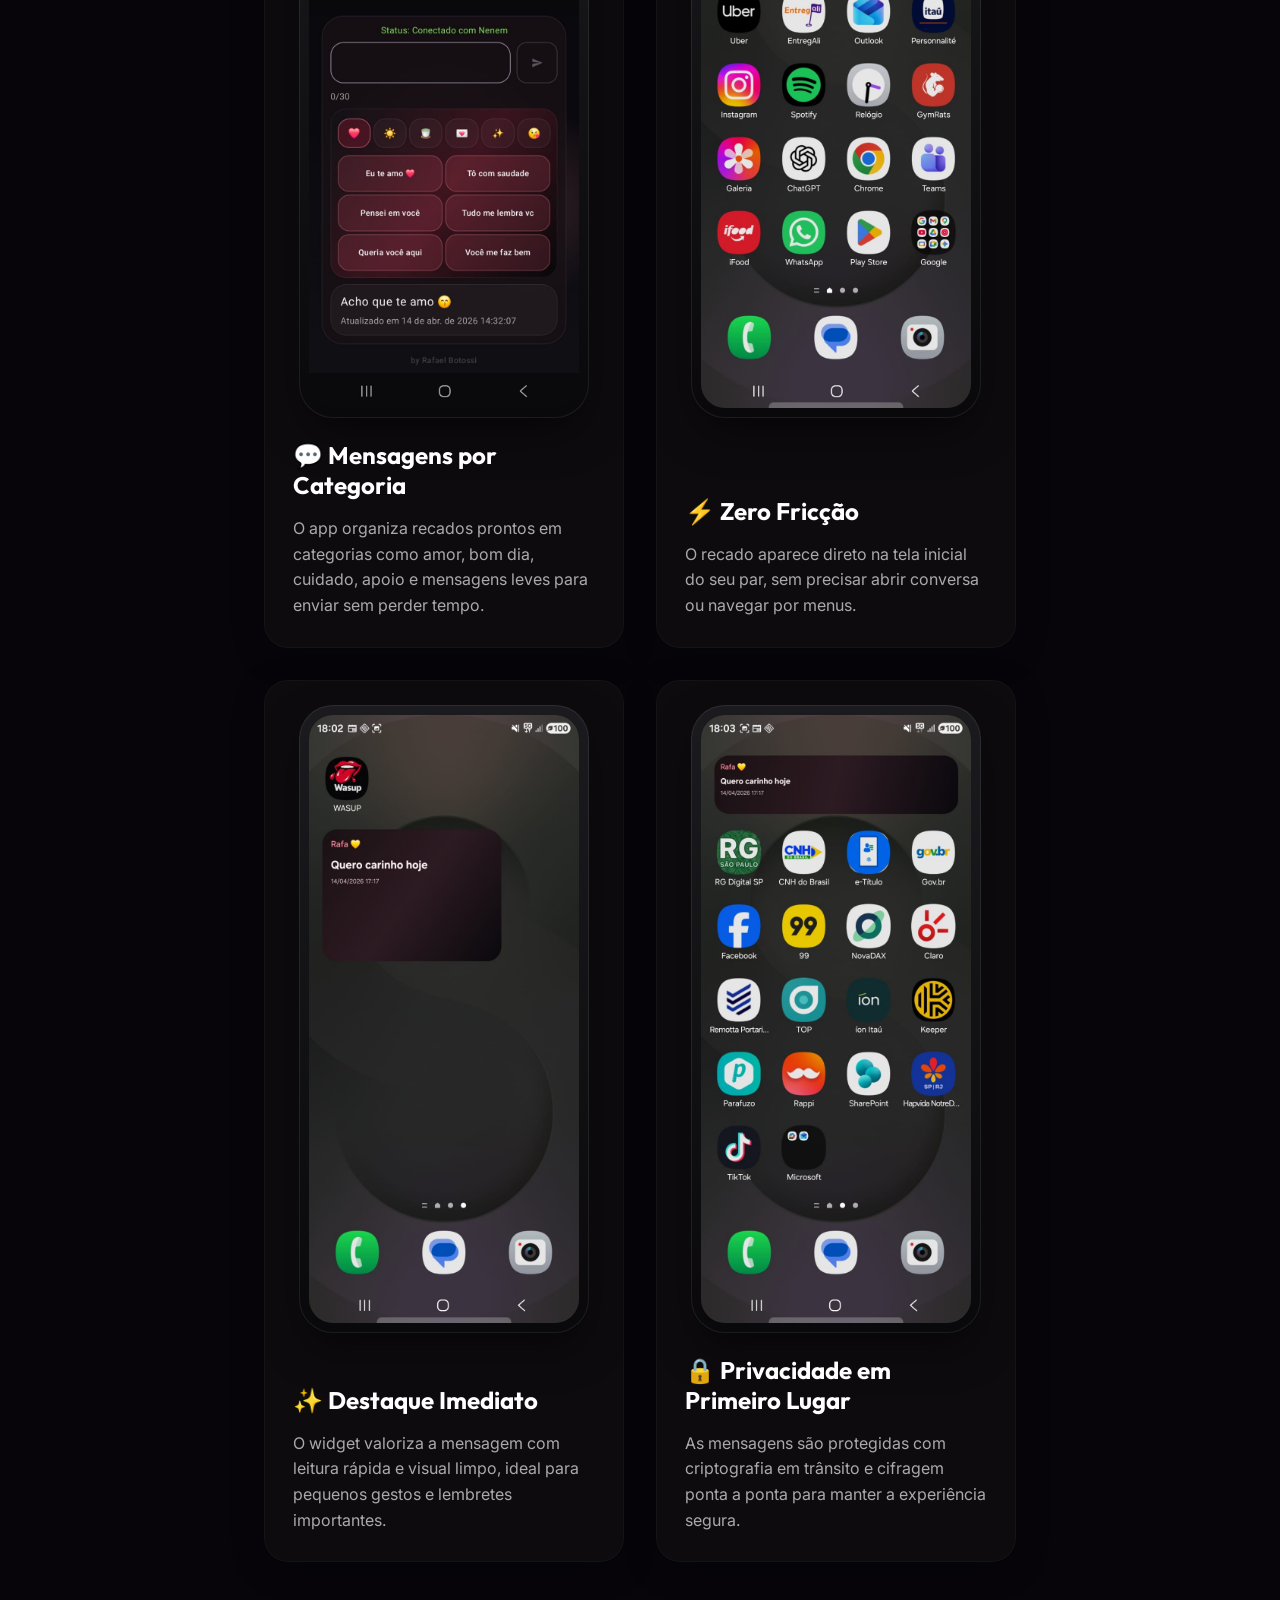
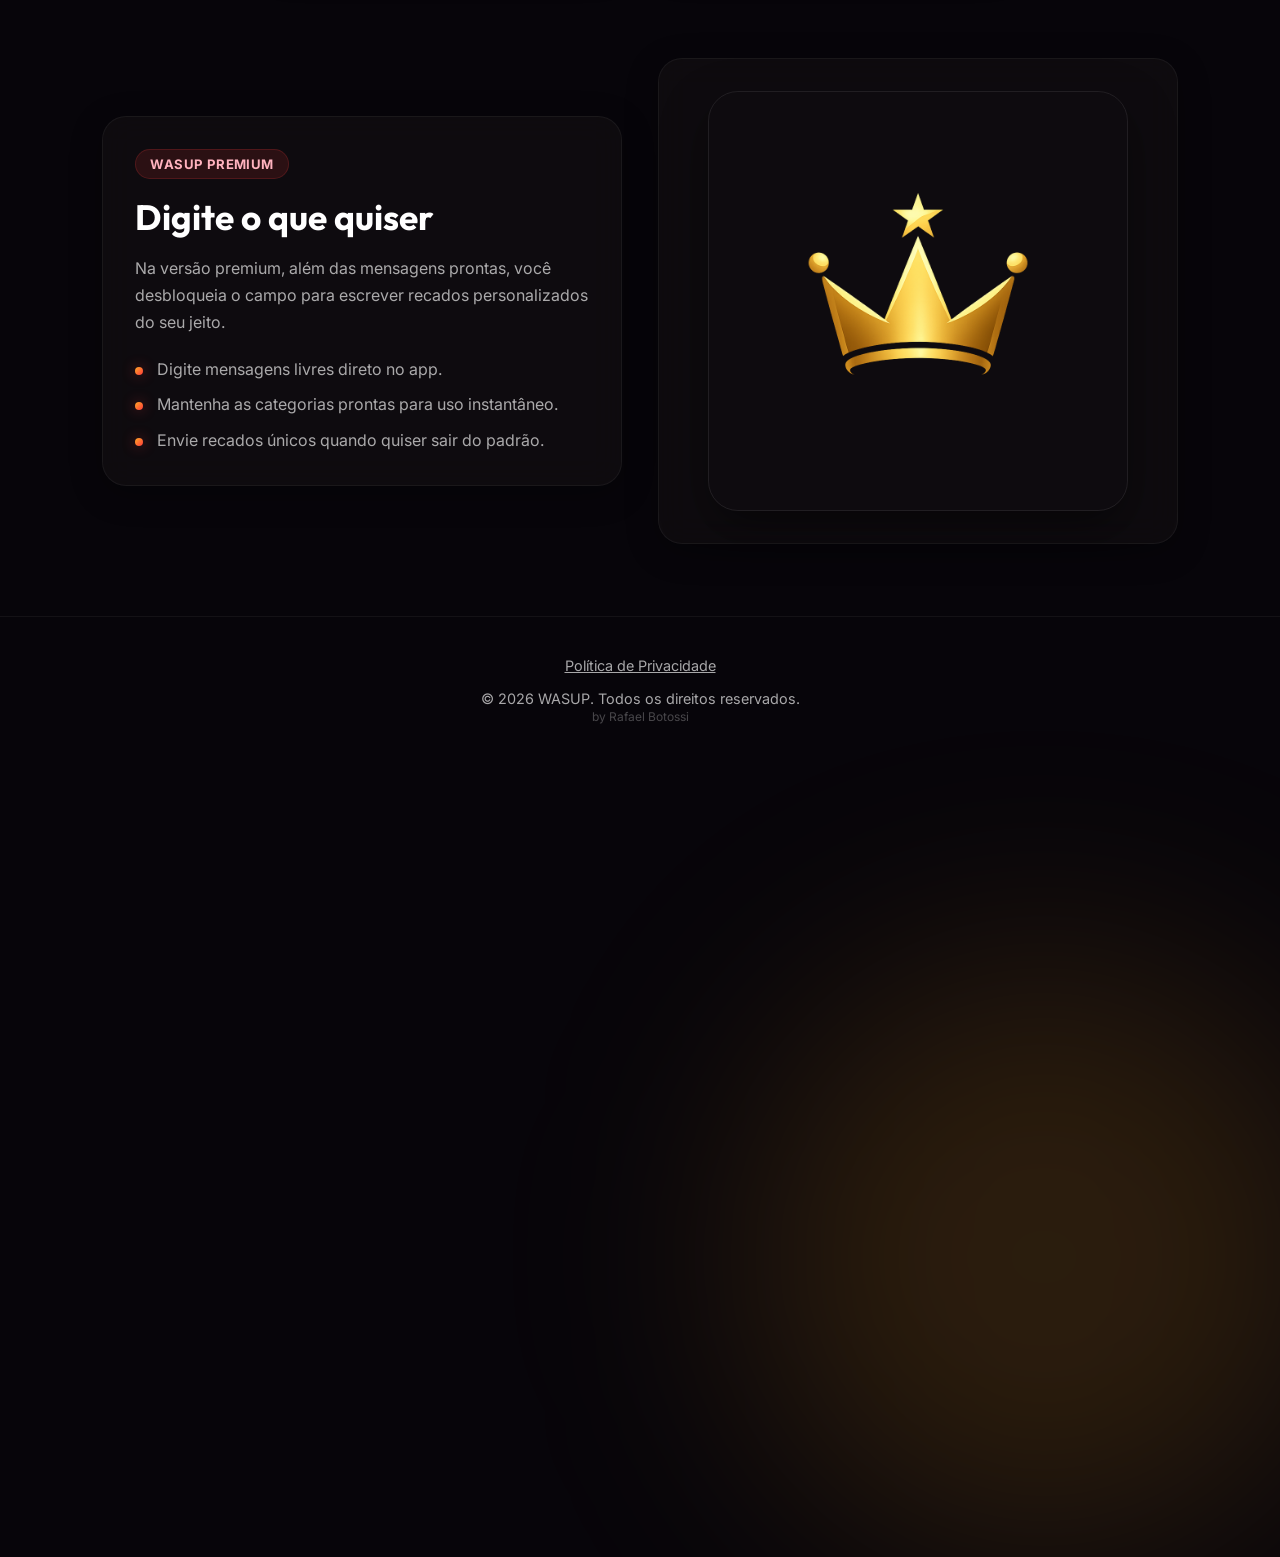
==== commit 9851b71b: "Atualiza politica de privacidade e landing page" ====
--- a/index.html
+++ b/index.html
@@ -22,7 +22,7 @@
             <a href="#features">Recursos</a>
             <a href="#premium">Premium</a>
             <a href="privacy.html">Privacidade</a>
-            <a href="#download" class="btn-primary-sm">Baixar Agora</a>
+            <span class="btn-primary-sm" style="cursor: default; pointer-events: none; opacity: 0.9;">Na Google Play Store</span>
         </nav>
     </header>
 
@@ -35,7 +35,7 @@
                 <h1 class="hero-title">Conecte-se com seu par na <span class="highlight">velocidade da luz</span>.</h1>
                 <p class="hero-subtitle">Esque&ccedil;a bater papo em apps tradicionais. O WASUP envia pequenos recados que aparecem diretamente na tela inicial do celular do seu par atrav&eacute;s de um widget nativo.</p>
                 <div class="hero-actions">
-                    <a href="#download" class="btn-primary">Obter o Aplicativo</a>
+                    <span class="btn-primary">Dispon&iacute;vel na Google Play Store</span>
                 </div>
             </div>
 
@@ -107,44 +107,45 @@
                 <h2>As telas do app mostram como o WASUP funciona no dia a dia</h2>
                 <p>Da escolha r&aacute;pida de mensagens ao widget na tela inicial, tudo foi pensado para enviar carinho e recados em poucos toques.</p>
             </div>
+            <div class="features-grid">
+                <div class="feature-card glass-card feature-showcase">
+                    <div class="feature-frame">
+                        <img src="artes/Tela do App.jpeg" alt="Tela principal do app WASUP com categorias e mensagens prontas" class="feature-shot">
+                    </div>
+                    <div class="feature-copy">
+                        <h3>&#128172; Mensagens por Categoria</h3>
+                        <p>O app organiza recados prontos em categorias como amor, bom dia, cuidado, apoio e mensagens leves para enviar sem perder tempo.</p>
+                    </div>
+                </div>
 
-            <div class="feature-card glass-card feature-showcase">
-                <div class="feature-frame">
-                    <img src="artes/Tela do App.jpeg" alt="Tela principal do app WASUP com categorias e mensagens prontas" class="feature-shot">
+                <div class="feature-card glass-card feature-showcase">
+                    <div class="feature-frame">
+                        <img src="artes/Tela do Widget.jpeg" alt="Widget do WASUP mostrando mensagem recente na tela inicial" class="feature-shot">
+                    </div>
+                    <div class="feature-copy">
+                        <h3>&#9889; Zero Fric&ccedil;&atilde;o</h3>
+                        <p>O recado aparece direto na tela inicial do seu par, sem precisar abrir conversa ou navegar por menus.</p>
+                    </div>
                 </div>
-                <div class="feature-copy">
-                    <h3>&#128172; Mensagens por Categoria</h3>
-                    <p>O app organiza recados prontos em categorias como amor, bom dia, cuidado, apoio e mensagens leves para enviar sem perder tempo.</p>
+
+                <div class="feature-card glass-card feature-showcase">
+                    <div class="feature-frame">
+                        <img src="artes/Tela do Widget2.jpeg" alt="Varia&ccedil;&atilde;o do widget do WASUP com mensagem em destaque" class="feature-shot">
+                    </div>
+                    <div class="feature-copy">
+                        <h3>&#10024; Destaque Imediato</h3>
+                        <p>O widget valoriza a mensagem com leitura r&aacute;pida e visual limpo, ideal para pequenos gestos e lembretes importantes.</p>
+                    </div>
                 </div>
-            </div>
 
-            <div class="feature-card glass-card feature-showcase">
-                <div class="feature-frame">
-                    <img src="artes/Tela do Widget.jpeg" alt="Widget do WASUP mostrando mensagem recente na tela inicial" class="feature-shot">
-                </div>
-                <div class="feature-copy">
-                    <h3>&#9889; Zero Fric&ccedil;&atilde;o</h3>
-                    <p>O recado aparece direto na tela inicial do seu par, sem precisar abrir conversa ou navegar por menus.</p>
-                </div>
-            </div>
-
-            <div class="feature-card glass-card feature-showcase">
-                <div class="feature-frame">
-                    <img src="artes/Tela do Widget2.jpeg" alt="Varia&ccedil;&atilde;o do widget do WASUP com mensagem em destaque" class="feature-shot">
-                </div>
-                <div class="feature-copy">
-                    <h3>&#10024; Destaque Imediato</h3>
-                    <p>O widget valoriza a mensagem com leitura r&aacute;pida e visual limpo, ideal para pequenos gestos e lembretes importantes.</p>
-                </div>
-            </div>
-
-            <div class="feature-card glass-card feature-showcase">
-                <div class="feature-frame">
-                    <img src="artes/Tela do Widget3.jpeg" alt="Widget do WASUP exibindo outra mensagem enviada" class="feature-shot">
-                </div>
-                <div class="feature-copy">
-                    <h3>&#128274; Privacidade em Primeiro Lugar</h3>
-                    <p>As mensagens s&atilde;o protegidas com criptografia em tr&acirc;nsito e cifragem ponta a ponta para manter a experi&ecirc;ncia segura.</p>
+                <div class="feature-card glass-card feature-showcase">
+                    <div class="feature-frame">
+                        <img src="artes/Tela do Widget3.jpeg" alt="Widget do WASUP exibindo outra mensagem enviada" class="feature-shot">
+                    </div>
+                    <div class="feature-copy">
+                        <h3>&#128274; Privacidade em Primeiro Lugar</h3>
+                        <p>As mensagens s&atilde;o protegidas com criptografia em tr&acirc;nsito e cifragem ponta a ponta para manter a experi&ecirc;ncia segura.</p>
+                    </div>
                 </div>
             </div>
         </section>
--- a/styles.css
+++ b/styles.css
@@ -361,17 +361,25 @@
 }
 
 .features {
-    display: grid;
-    grid-template-columns: repeat(auto-fit, minmax(280px, 1fr));
+    display: flex;
+    flex-direction: column;
     gap: 32px;
     padding: 60px 8%;
     margin-bottom: 36px;
-    align-items: start;
+    align-items: center;
 }
 
 .features-intro {
-    grid-column: 1 / -1;
     max-width: 760px;
+    width: 100%;
+}
+
+.features-grid {
+    width: 100%;
+    display: grid;
+    grid-template-columns: repeat(auto-fit, minmax(280px, 360px));
+    justify-content: center;
+    gap: 32px;
 }
 
 .features-intro h2 {
@@ -385,6 +393,8 @@
 }
 
 .feature-card {
+    width: 100%;
+    max-width: 360px;
     padding: 24px;
     transition: transform 0.3s ease, border-color 0.3s ease;
     border-color: rgba(255,255,255,0.03);
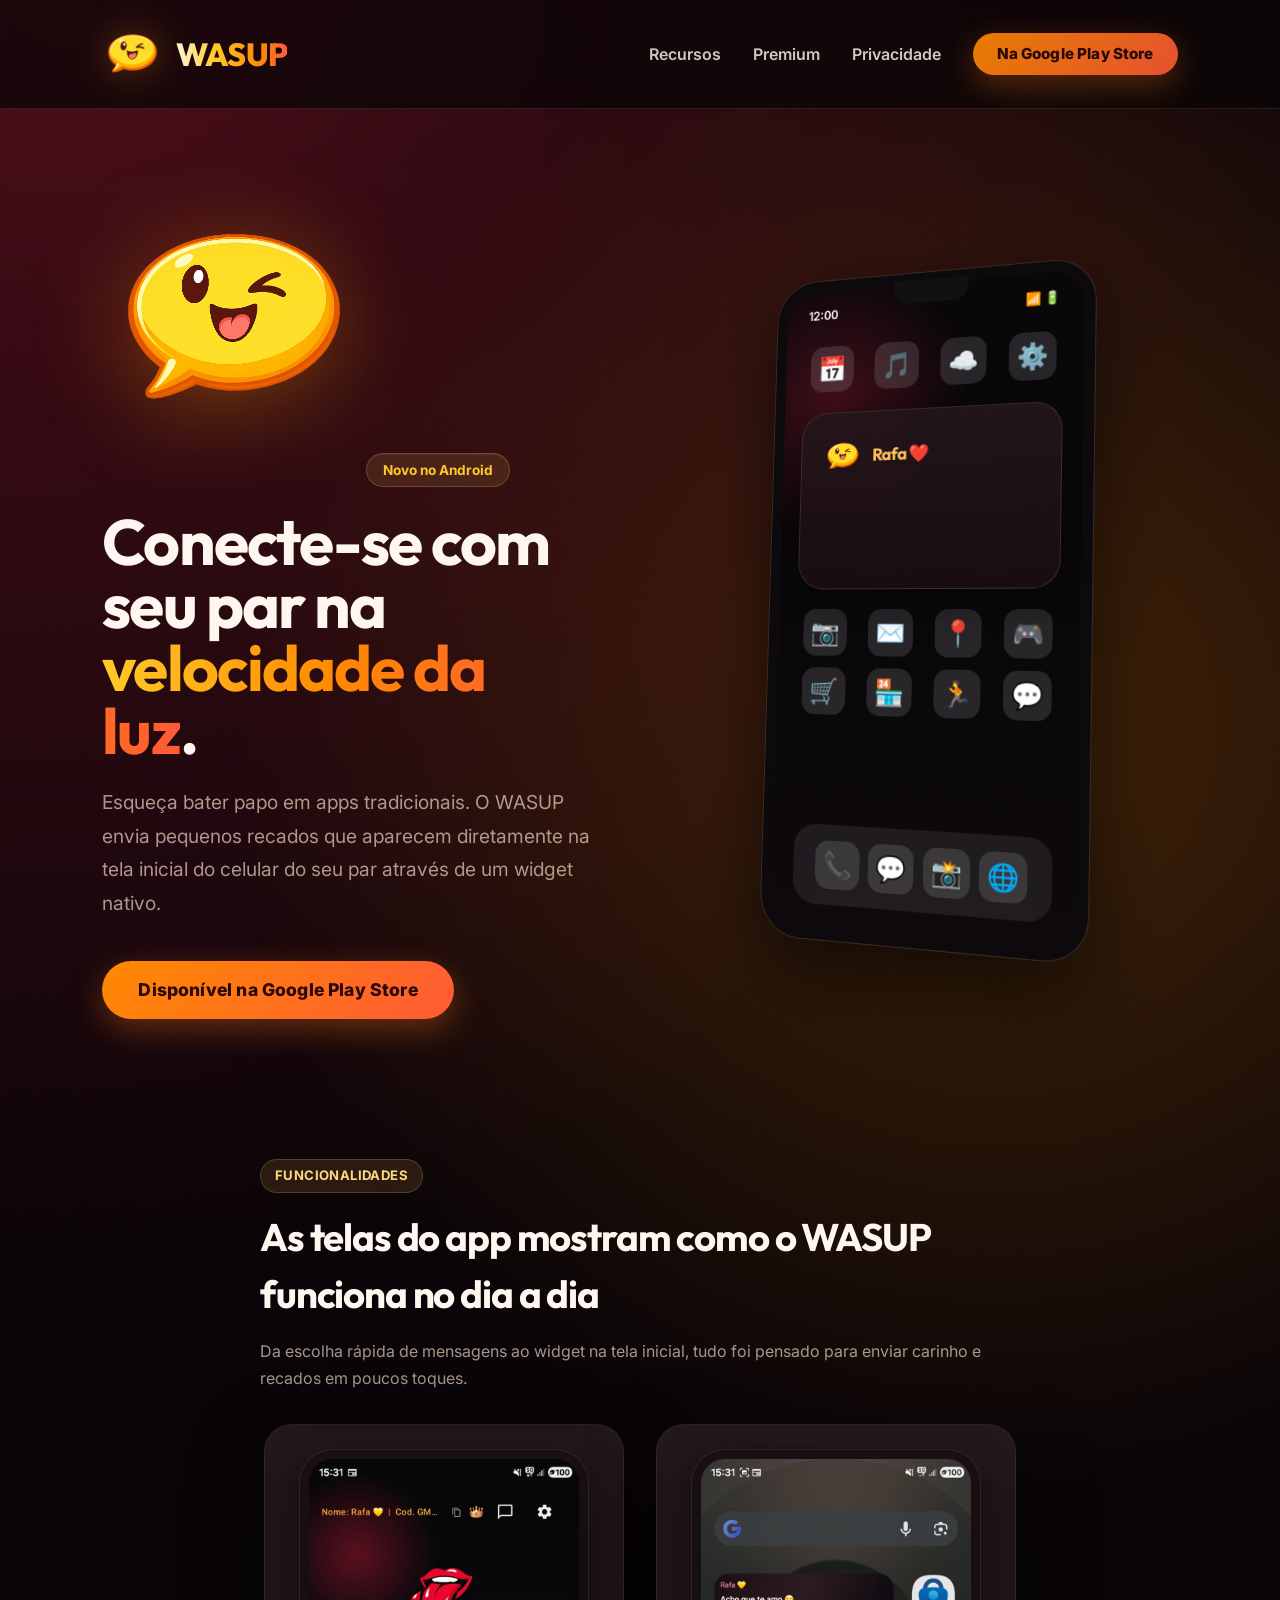
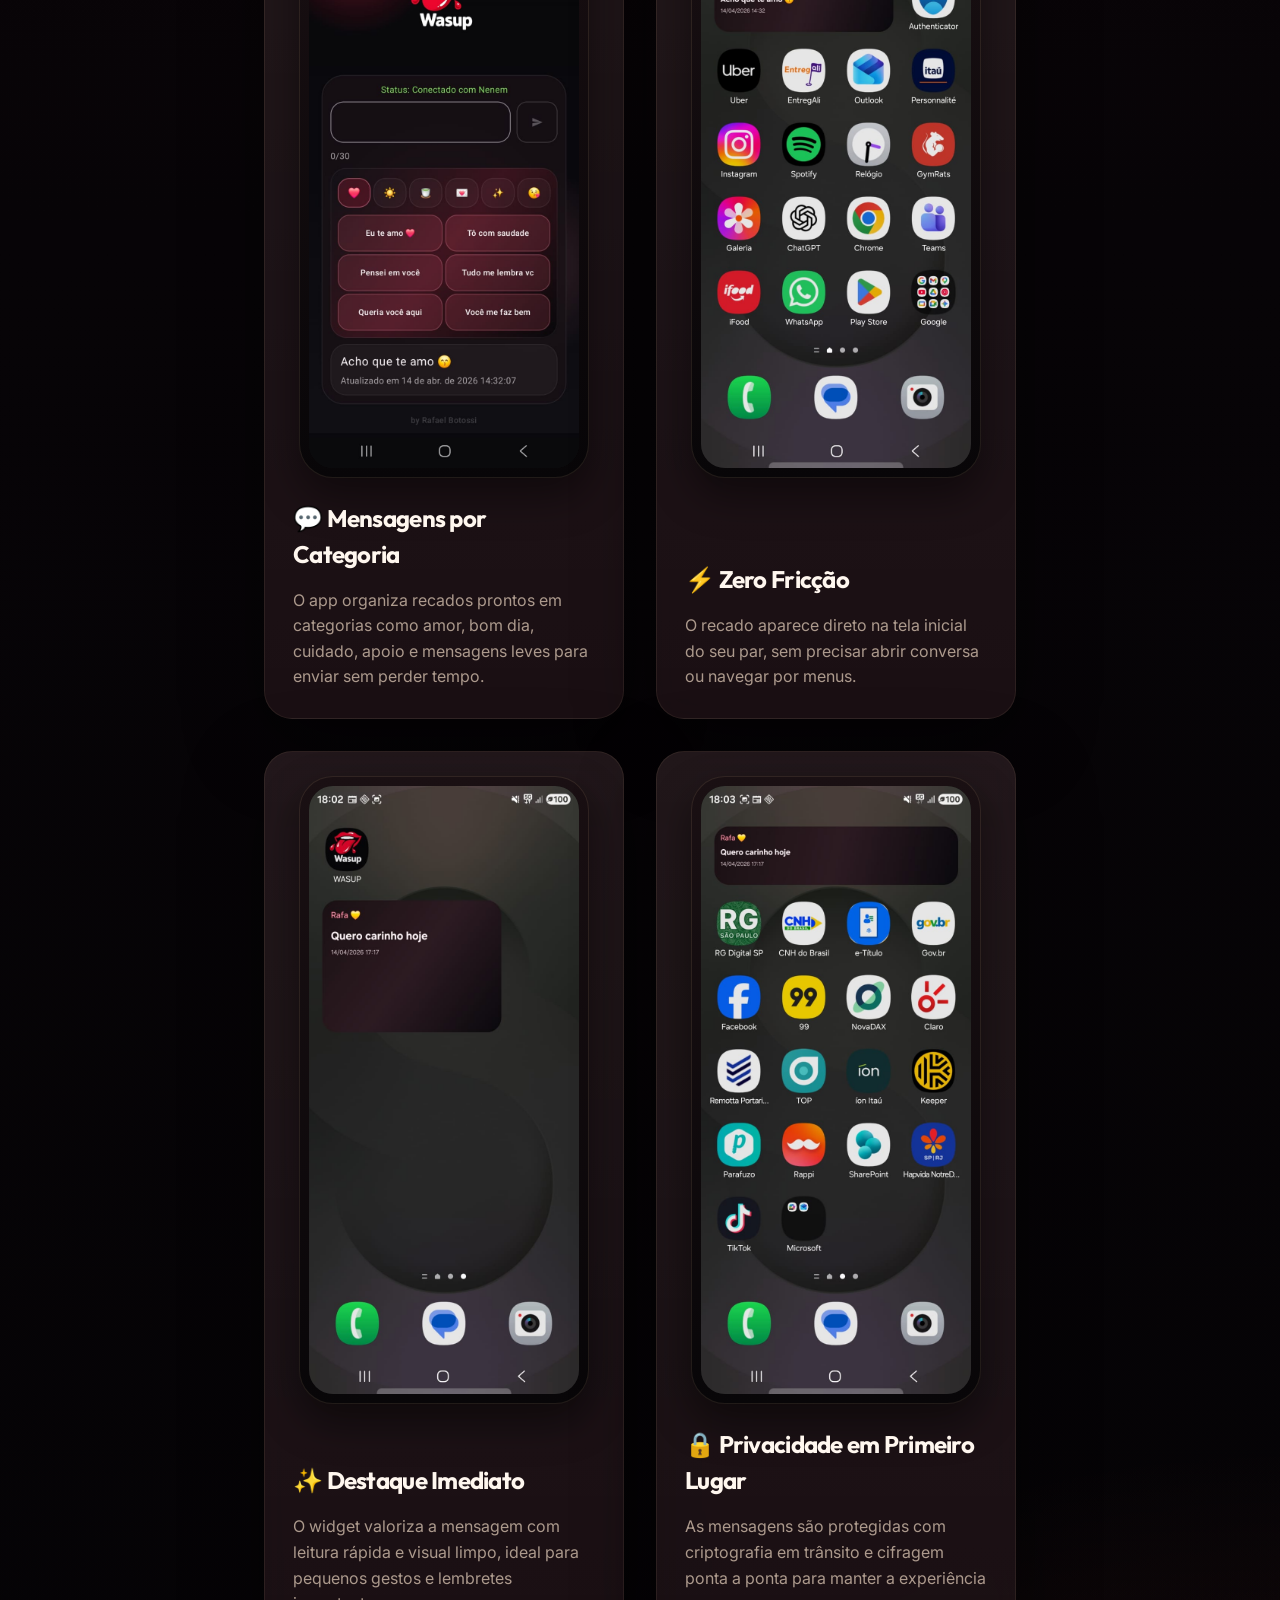
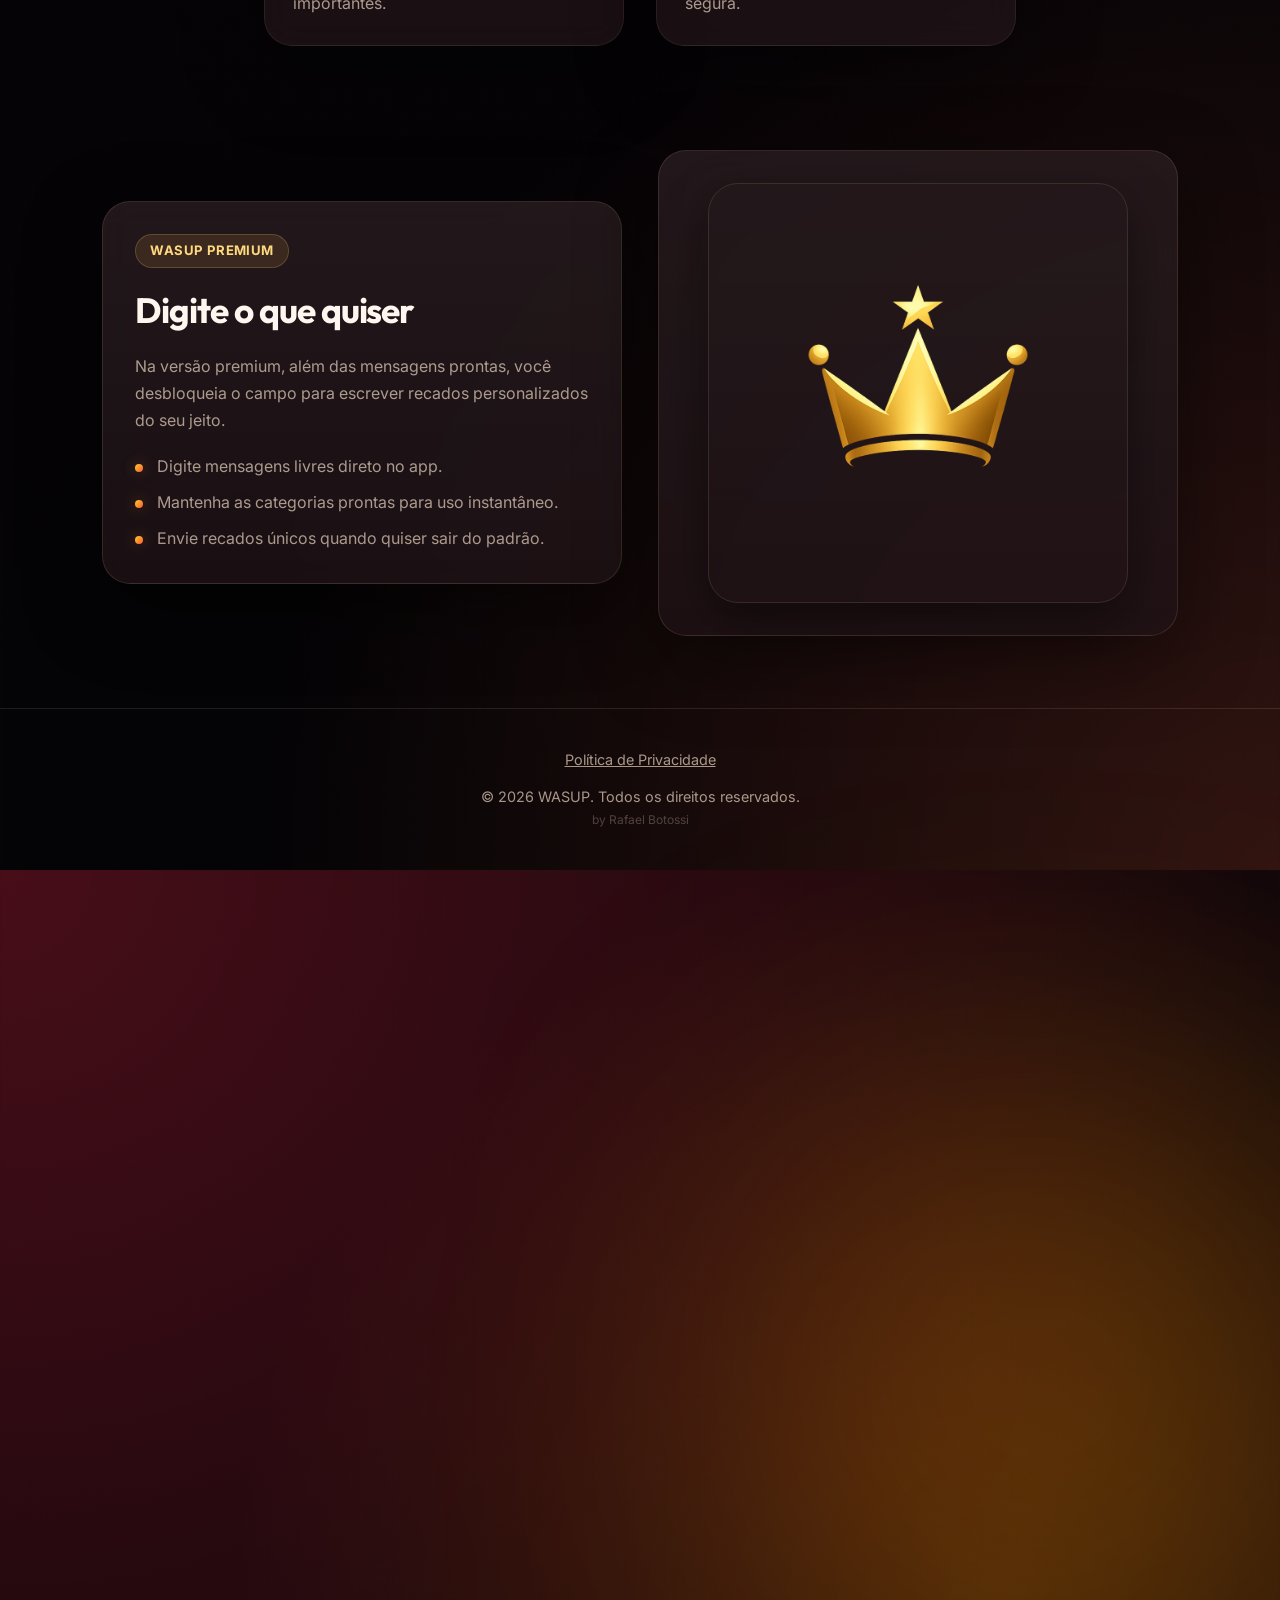
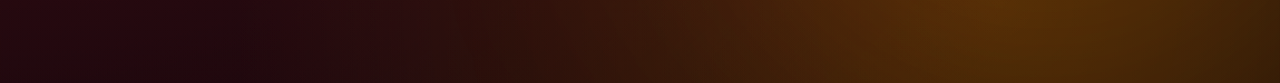
==== commit 18ffdae2: "Refresh site theme with new Wasup branding" ====
--- a/index.html
+++ b/index.html
@@ -16,6 +16,7 @@
 
     <header class="header">
         <div class="logo">
+            <img src="artes2/wasup_logo.png" alt="Logo do WASUP" class="logo-mark">
             <span class="logo-text">WASUP</span>
         </div>
         <nav class="nav">
@@ -29,8 +30,7 @@
     <main>
         <section class="hero">
             <div class="hero-content">
-                <img src="artes/logo.png" alt="Logo principal do app WASUP" class="hero-main-logo">
-                <br>
+                <img src="artes2/wasup_logo.png" alt="Logo principal do app WASUP" class="hero-main-logo">
                 <span class="badge">Novo no Android</span>
                 <h1 class="hero-title">Conecte-se com seu par na <span class="highlight">velocidade da luz</span>.</h1>
                 <p class="hero-subtitle">Esque&ccedil;a bater papo em apps tradicionais. O WASUP envia pequenos recados que aparecem diretamente na tela inicial do celular do seu par atrav&eacute;s de um widget nativo.</p>
@@ -58,7 +58,7 @@
                         <div class="widget-wrapper">
                             <div class="widget-preview glass-card">
                                 <div class="widget-head">
-                                    <img src="artes/icone_logo.png" class="widget-icon" alt="">
+                                    <img src="artes2/wasup_logo.png" class="widget-icon" alt="">
                                     <h3>Rafa &#10084;&#65039;</h3>
                                 </div>
                                 <div class="widget-message-container">
@@ -110,7 +110,7 @@
             <div class="features-grid">
                 <div class="feature-card glass-card feature-showcase">
                     <div class="feature-frame">
-                        <img src="artes/Tela do App.jpeg" alt="Tela principal do app WASUP com categorias e mensagens prontas" class="feature-shot">
+                        <img src="artes2/Tela do App.jpeg" alt="Tela principal do app WASUP com categorias e mensagens prontas" class="feature-shot">
                     </div>
                     <div class="feature-copy">
                         <h3>&#128172; Mensagens por Categoria</h3>
@@ -120,7 +120,7 @@
 
                 <div class="feature-card glass-card feature-showcase">
                     <div class="feature-frame">
-                        <img src="artes/Tela do Widget.jpeg" alt="Widget do WASUP mostrando mensagem recente na tela inicial" class="feature-shot">
+                        <img src="artes2/Tela do Widget.jpeg" alt="Widget do WASUP mostrando mensagem recente na tela inicial" class="feature-shot">
                     </div>
                     <div class="feature-copy">
                         <h3>&#9889; Zero Fric&ccedil;&atilde;o</h3>
@@ -130,7 +130,7 @@
 
                 <div class="feature-card glass-card feature-showcase">
                     <div class="feature-frame">
-                        <img src="artes/Tela do Widget2.jpeg" alt="Varia&ccedil;&atilde;o do widget do WASUP com mensagem em destaque" class="feature-shot">
+                        <img src="artes2/Tela do Widget2.jpeg" alt="Varia&ccedil;&atilde;o do widget do WASUP com mensagem em destaque" class="feature-shot">
                     </div>
                     <div class="feature-copy">
                         <h3>&#10024; Destaque Imediato</h3>
@@ -140,7 +140,7 @@
 
                 <div class="feature-card glass-card feature-showcase">
                     <div class="feature-frame">
-                        <img src="artes/Tela do Widget3.jpeg" alt="Widget do WASUP exibindo outra mensagem enviada" class="feature-shot">
+                        <img src="artes2/Tela do Widget3.jpeg" alt="Widget do WASUP exibindo outra mensagem enviada" class="feature-shot">
                     </div>
                     <div class="feature-copy">
                         <h3>&#128274; Privacidade em Primeiro Lugar</h3>
@@ -162,7 +162,7 @@
                 </ul>
             </div>
             <div class="premium-visual glass-card">
-                <img src="artes/wassup_premium.png" alt="Tela do WASUP Premium com entrada de texto livre" class="premium-shot">
+                <img src="artes2/wassup_premium.png" alt="Tela do WASUP Premium com entrada de texto livre" class="premium-shot">
             </div>
         </section>
     </main>
--- a/styles.css
+++ b/styles.css
@@ -1,12 +1,20 @@
 :root {
-    --bg-dark: #07050A;
-    --bg-card: rgba(25, 20, 24, 0.45);
-    --text-main: #FFFFFF;
-    --text-muted: rgba(255, 255, 255, 0.65);
-    --primary: #FF3B3B;
-    --primary-hover: #FF1A1A;
-    --highlight: #FFA726;
-    --glass-border: rgba(255, 255, 255, 0.05);
+    --bg-dark: #050306;
+    --bg-elevated: #120a0e;
+    --bg-card: rgba(28, 15, 18, 0.78);
+    --bg-card-strong: rgba(38, 18, 21, 0.92);
+    --text-main: #fff7ef;
+    --text-soft: rgba(255, 244, 229, 0.82);
+    --text-muted: rgba(255, 232, 209, 0.64);
+    --primary: #ff8a00;
+    --primary-hover: #ffb11f;
+    --secondary: #ffca28;
+    --accent: #ff5a36;
+    --accent-soft: #ff7f50;
+    --wine: #5b1824;
+    --glass-border: rgba(255, 211, 156, 0.12);
+    --glass-highlight: rgba(255, 255, 255, 0.08);
+    --shadow-strong: 0 24px 80px rgba(0, 0, 0, 0.45);
 }
 
 * {
@@ -16,22 +24,41 @@
 }
 
 body {
-    background-color: var(--bg-dark);
+    background:
+        radial-gradient(circle at top left, rgba(115, 19, 36, 0.55), transparent 30%),
+        radial-gradient(circle at 78% 18%, rgba(255, 141, 0, 0.22), transparent 22%),
+        radial-gradient(circle at bottom right, rgba(255, 99, 71, 0.18), transparent 24%),
+        linear-gradient(180deg, #12070a 0%, #070407 45%, #040305 100%);
     color: var(--text-main);
     font-family: 'Inter', sans-serif;
     overflow-x: hidden;
     position: relative;
     min-height: 100vh;
+    line-height: 1.5;
 }
 
 h1, h2, h3, .logo-text {
     font-family: 'Outfit', sans-serif;
+    letter-spacing: -0.03em;
+}
+
+body::before {
+    content: "";
+    position: fixed;
+    inset: 0;
+    background:
+        linear-gradient(rgba(255, 255, 255, 0.015) 1px, transparent 1px),
+        linear-gradient(90deg, rgba(255, 255, 255, 0.015) 1px, transparent 1px);
+    background-size: 120px 120px;
+    mask-image: radial-gradient(circle at center, black, transparent 88%);
+    pointer-events: none;
+    z-index: -2;
 }
 
 .blob {
     position: absolute;
     border-radius: 50%;
-    filter: blur(120px);
+    filter: blur(140px);
     z-index: -1;
     animation: float 20s infinite ease-in-out alternate;
 }
@@ -41,7 +68,7 @@
     left: -10%;
     width: 500px;
     height: 500px;
-    background: rgba(255, 59, 59, 0.25);
+    background: rgba(120, 20, 38, 0.4);
 }
 
 .blob-2 {
@@ -49,7 +76,7 @@
     right: -5%;
     width: 600px;
     height: 600px;
-    background: rgba(255, 167, 38, 0.15);
+    background: rgba(255, 145, 0, 0.2);
     animation-delay: -10s;
 }
 
@@ -59,12 +86,14 @@
 }
 
 .glass-card {
-    background: var(--bg-card);
+    background:
+        linear-gradient(180deg, rgba(255, 255, 255, 0.05), rgba(255, 255, 255, 0.015)),
+        var(--bg-card);
     backdrop-filter: blur(16px);
     -webkit-backdrop-filter: blur(16px);
     border: 1px solid var(--glass-border);
-    border-radius: 24px;
-    box-shadow: 0 8px 32px rgba(0, 0, 0, 0.3);
+    border-radius: 28px;
+    box-shadow: var(--shadow-strong);
 }
 
 .header {
@@ -75,7 +104,7 @@
     position: sticky;
     top: 0;
     z-index: 100;
-    background: rgba(7, 5, 10, 0.8);
+    background: rgba(8, 5, 7, 0.7);
     backdrop-filter: blur(12px);
     border-bottom: 1px solid var(--glass-border);
 }
@@ -83,12 +112,33 @@
 .logo {
     display: flex;
     align-items: center;
+    gap: 14px;
+}
+
+.logo-mark {
+    width: 60px;
+    height: 60px;
+    object-fit: contain;
+    filter: drop-shadow(0 0 18px rgba(255, 169, 24, 0.3));
+}
+
+.logo-lockup {
+    display: flex;
+    flex-direction: column;
+}
+
+.logo-caption {
+    color: var(--text-muted);
+    text-transform: uppercase;
+    letter-spacing: 0.18em;
+    font-size: 0.64rem;
+    font-weight: 700;
 }
 
 .logo-text {
-    font-size: 2.2rem;
+    font-size: 2rem;
     font-weight: 800;
-    background: linear-gradient(90deg, #FFFFFF, var(--primary));
+    background: linear-gradient(90deg, #fff7d8 0%, var(--secondary) 35%, var(--primary) 75%, var(--accent) 100%);
     -webkit-background-clip: text;
     background-clip: text;
     -webkit-text-fill-color: transparent;
@@ -101,25 +151,26 @@
 }
 
 .nav a {
-    color: var(--text-main);
+    color: var(--text-soft);
     text-decoration: none;
     font-weight: 600;
     transition: color 0.3s;
 }
 
 .nav a:hover {
-    color: var(--primary);
+    color: var(--secondary);
 }
 
 .btn-primary, .btn-primary-sm {
-    background: var(--primary);
-    color: white;
+    background: linear-gradient(135deg, var(--primary), var(--accent));
+    color: #2a0905;
     text-decoration: none;
     border-radius: 100px;
-    font-weight: 600;
+    font-weight: 800;
+    letter-spacing: 0.01em;
     transition: all 0.3s ease;
     display: inline-block;
-    box-shadow: 0 4px 15px rgba(255, 59, 59, 0.3);
+    box-shadow: 0 10px 32px rgba(255, 117, 24, 0.35);
 }
 
 .btn-primary-sm {
@@ -135,7 +186,7 @@
 .btn-primary:hover, .btn-primary-sm:hover {
     background: var(--primary-hover);
     transform: translateY(-2px);
-    box-shadow: 0 6px 20px rgba(255, 59, 59, 0.5);
+    box-shadow: 0 14px 36px rgba(255, 166, 31, 0.38);
 }
 
 .hero {
@@ -153,35 +204,35 @@
 }
 
 .hero-main-logo {
-    width: 200px;
-    height: 200px;
-    border-radius: 50px;
-    object-fit: cover;
-    box-shadow: 0 10px 50px rgba(255, 59, 59, 0.5);
-    border: 3px solid rgba(255, 255, 255, 0.15);
-    margin-bottom: 30px;
+    width: min(100%, 260px);
+    height: auto;
+    object-fit: contain;
+    filter: drop-shadow(0 14px 48px rgba(255, 157, 0, 0.35));
+    margin-bottom: 26px;
 }
 
 .badge {
     display: inline-block;
     padding: 6px 16px;
-    background: rgba(255, 255, 255, 0.05);
-    border: 1px solid var(--glass-border);
+    background: rgba(255, 186, 82, 0.12);
+    border: 1px solid rgba(255, 208, 138, 0.2);
     border-radius: 100px;
     font-size: 0.85rem;
-    font-weight: 600;
-    color: var(--highlight);
+    font-weight: 700;
+    color: var(--secondary);
     margin-bottom: 24px;
+    box-shadow: inset 0 1px 0 rgba(255, 255, 255, 0.06);
 }
 
 .hero-title {
-    font-size: 4rem;
-    line-height: 1.1;
+    font-size: clamp(3rem, 5vw, 4.8rem);
+    line-height: 0.98;
     margin-bottom: 24px;
+    max-width: 11ch;
 }
 
 .highlight {
-    background: linear-gradient(90deg, var(--highlight), var(--primary));
+    background: linear-gradient(90deg, var(--secondary), var(--primary), var(--accent));
     -webkit-background-clip: text;
     background-clip: text;
     -webkit-text-fill-color: transparent;
@@ -190,8 +241,9 @@
 .hero-subtitle {
     font-size: 1.2rem;
     color: var(--text-muted);
-    line-height: 1.6;
+    line-height: 1.75;
     margin-bottom: 40px;
+    max-width: 56ch;
 }
 
 .hero-visual {
@@ -204,11 +256,11 @@
 .android-phone {
     width: 340px;
     height: 680px;
-    background: #111;
+    background: #0d0a0d;
     border-radius: 44px;
     padding: 12px;
     position: relative;
-    box-shadow: 0 24px 60px rgba(0,0,0,0.5), inset 0 0 0 2px #333;
+    box-shadow: 0 30px 80px rgba(0,0,0,0.6), inset 0 0 0 1px rgba(255, 194, 124, 0.18);
     transform: rotateY(-18deg) rotateX(4deg);
     transition: transform 0.6s cubic-bezier(0.2, 0.8, 0.2, 1);
 }
@@ -220,7 +272,9 @@
 .phone-screen {
     width: 100%;
     height: 100%;
-    background: linear-gradient(135deg, #1A1A2E, #16213E, #0F3460);
+    background:
+        radial-gradient(circle at 18% 18%, rgba(121, 21, 39, 0.5), transparent 24%),
+        linear-gradient(180deg, #09070a 0%, #09070a 44%, #0d090d 100%);
     border-radius: 34px;
     overflow: hidden;
     position: relative;
@@ -264,7 +318,7 @@
     display: flex;
     justify-content: space-around;
     padding: 16px 20px;
-    background: rgba(255,255,255,0.1);
+    background: rgba(255,255,255,0.08);
     backdrop-filter: blur(10px);
     width: 85%;
     align-self: center;
@@ -278,7 +332,7 @@
     display: flex;
     align-items: center;
     justify-content: center;
-    background: rgba(255,255,255,0.15);
+    background: rgba(255,255,255,0.12);
     border-radius: 14px;
 }
 
@@ -292,8 +346,10 @@
     width: 100%;
     padding: 24px;
     box-shadow: 0 10px 40px rgba(0,0,0,0.5);
-    background: rgba(30, 20, 25, 0.85);
-    border: 1px solid rgba(255,255,255,0.2);
+    background:
+        linear-gradient(180deg, rgba(255, 255, 255, 0.03), transparent),
+        rgba(28, 14, 19, 0.92);
+    border: 1px solid rgba(255, 214, 165, 0.14);
     border-radius: 28px;
     backdrop-filter: blur(8px);
 }
@@ -306,15 +362,14 @@
 }
 
 .widget-icon {
-    width: 32px;
-    height: 32px;
-    border-radius: 8px;
-    object-fit: cover;
+    width: 42px;
+    height: 42px;
+    object-fit: contain;
 }
 
 .widget-preview h3 {
     font-size: 1.1rem;
-    color: #FF8AA0;
+    color: #ffc559;
 }
 
 .widget-message-container {
@@ -333,7 +388,7 @@
     left: 0;
     font-size: 1.25rem;
     font-weight: 700;
-    color: #FFF5F7;
+    color: #fff2de;
     line-height: 1.3;
     opacity: 0;
     animation: textFadeCycle 12s infinite cubic-bezier(0.4, 0, 0.2, 1);
@@ -344,7 +399,7 @@
     top: 0;
     left: 0;
     font-size: 0.85rem;
-    color: #D7C1C8;
+    color: rgba(255, 225, 193, 0.72);
     opacity: 0;
     animation: textFadeCycle 12s infinite cubic-bezier(0.4, 0, 0.2, 1);
 }
@@ -365,7 +420,7 @@
     flex-direction: column;
     gap: 32px;
     padding: 60px 8%;
-    margin-bottom: 36px;
+    margin-bottom: 44px;
     align-items: center;
 }
 
@@ -397,12 +452,13 @@
     max-width: 360px;
     padding: 24px;
     transition: transform 0.3s ease, border-color 0.3s ease;
-    border-color: rgba(255,255,255,0.03);
+    border-color: rgba(255, 213, 162, 0.08);
 }
 
 .feature-card:hover {
     transform: translateY(-8px);
-    border-color: rgba(255, 59, 59, 0.3);
+    border-color: rgba(255, 166, 31, 0.28);
+    box-shadow: 0 26px 60px rgba(0, 0, 0, 0.45);
 }
 
 .feature-showcase {
@@ -418,8 +474,8 @@
     margin: 0 auto 22px;
     padding: 10px;
     border-radius: 34px;
-    background: linear-gradient(180deg, #1b1b1f, #09090b);
-    box-shadow: 0 18px 40px rgba(0, 0, 0, 0.45), inset 0 0 0 1px rgba(255, 255, 255, 0.08);
+    background: linear-gradient(180deg, #1a1013, #080608);
+    box-shadow: 0 18px 40px rgba(0, 0, 0, 0.45), inset 0 0 0 1px rgba(255, 214, 165, 0.1);
 }
 
 .feature-shot {
@@ -467,9 +523,9 @@
     margin-bottom: 16px;
     padding: 6px 14px;
     border-radius: 999px;
-    background: rgba(255, 59, 59, 0.12);
-    border: 1px solid rgba(255, 59, 59, 0.18);
-    color: #ffb2be;
+    background: rgba(255, 180, 72, 0.12);
+    border: 1px solid rgba(255, 204, 129, 0.2);
+    color: #ffd980;
     font-size: 0.82rem;
     font-weight: 700;
     letter-spacing: 0.03em;
@@ -508,8 +564,8 @@
     width: 8px;
     height: 8px;
     border-radius: 50%;
-    background: linear-gradient(135deg, var(--highlight), var(--primary));
-    box-shadow: 0 0 14px rgba(255, 59, 59, 0.45);
+    background: linear-gradient(135deg, var(--secondary), var(--accent));
+    box-shadow: 0 0 14px rgba(255, 134, 30, 0.35);
 }
 
 .premium-visual {
@@ -523,7 +579,7 @@
     max-width: 420px;
     border-radius: 30px;
     box-shadow: 0 18px 48px rgba(0, 0, 0, 0.45);
-    border: 1px solid rgba(255, 255, 255, 0.08);
+    border: 1px solid rgba(255, 214, 165, 0.12);
 }
 
 .premium-section {
@@ -549,11 +605,7 @@
         text-align: center;
         padding-top: 40px;
     }
-    
-    .hero-title {
-        font-size: 3rem;
-    }
-    
+
     .nav {
         flex-wrap: wrap;
         justify-content: center;
@@ -562,7 +614,12 @@
     .hero-content {
         margin: 0 auto;
     }
-    
+
+    .hero-title,
+    .hero-subtitle {
+        max-width: none;
+    }
+
     .android-phone {
         transform: none;
         margin-top: 40px;
@@ -582,3 +639,35 @@
         font-size: 2rem;
     }
 }
+
+@media (max-width: 640px) {
+    .header,
+    .hero,
+    .features,
+    .premium-section {
+        padding-left: 24px;
+        padding-right: 24px;
+    }
+
+    .logo {
+        gap: 10px;
+    }
+
+    .logo-mark {
+        width: 50px;
+        height: 50px;
+    }
+
+    .logo-text {
+        font-size: 1.7rem;
+    }
+
+    .hero-main-logo {
+        width: min(100%, 220px);
+    }
+
+    .android-phone {
+        width: min(100%, 340px);
+        height: 640px;
+    }
+}
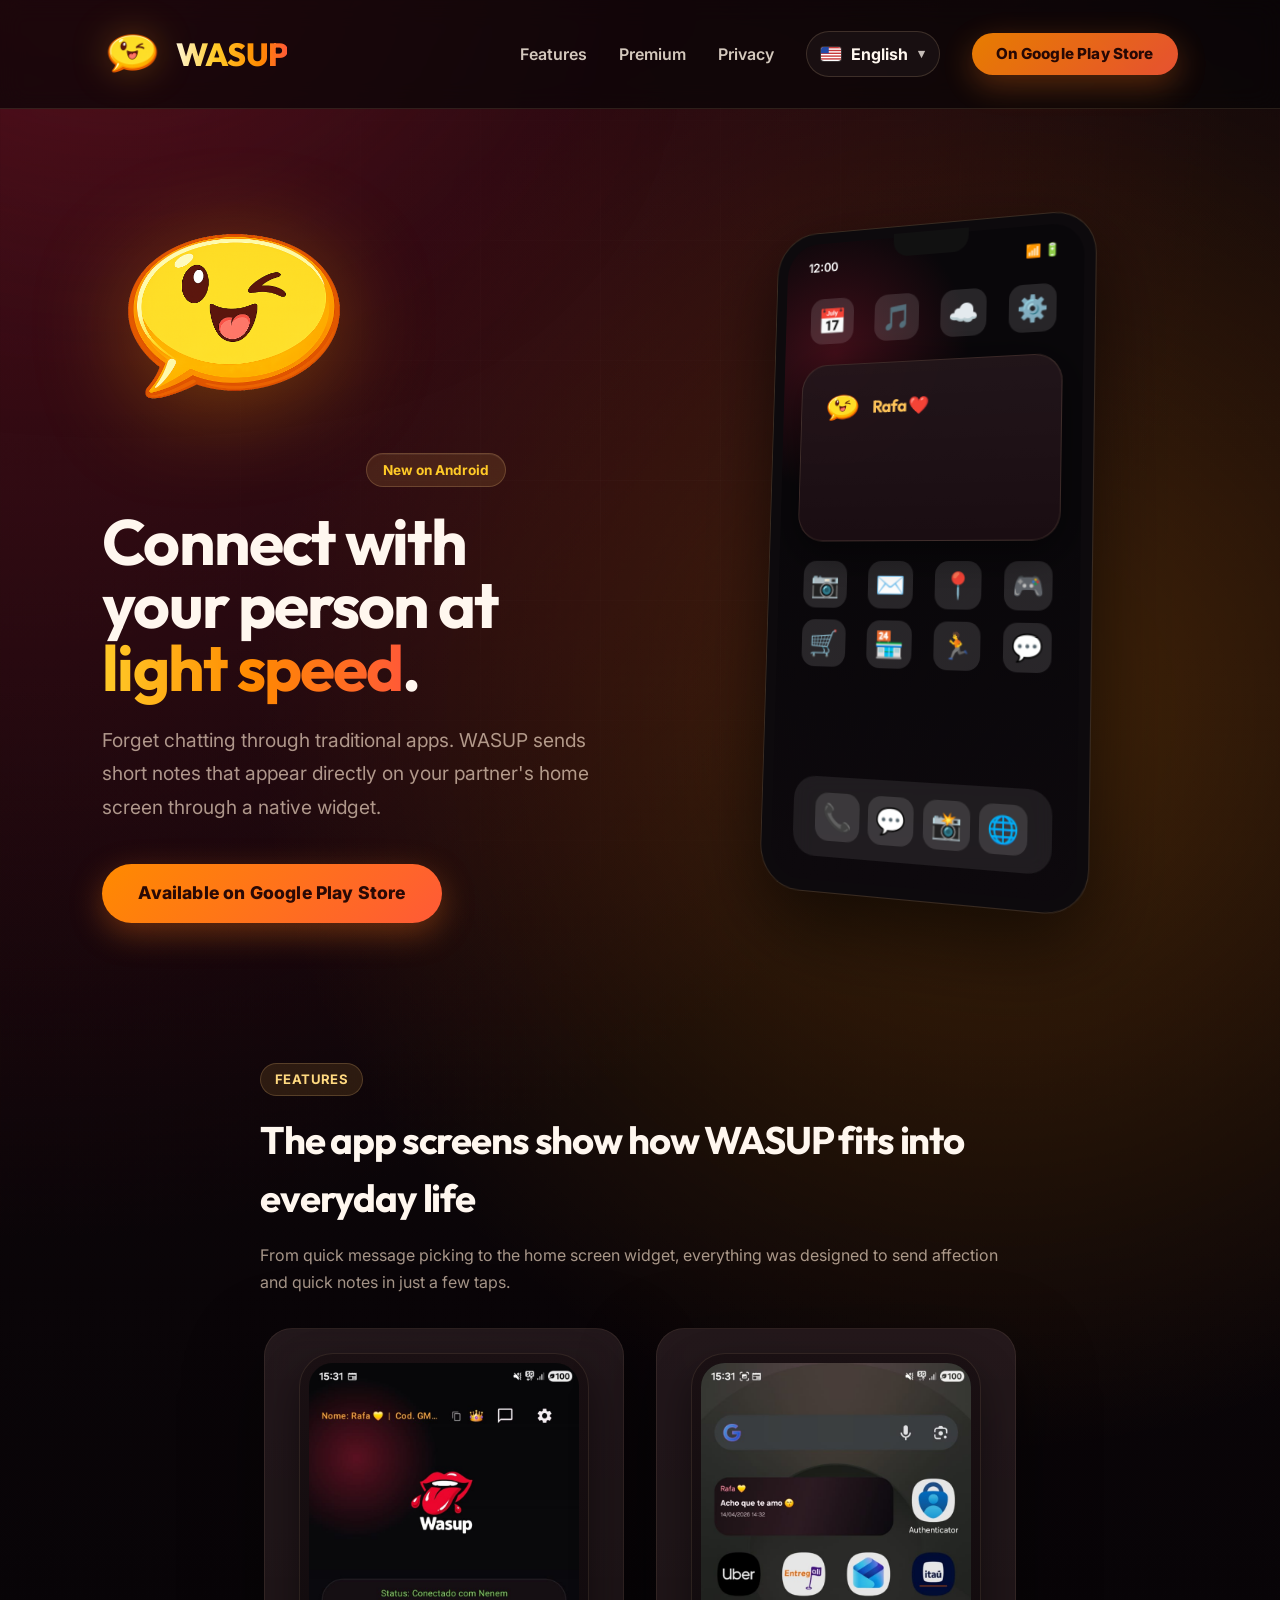
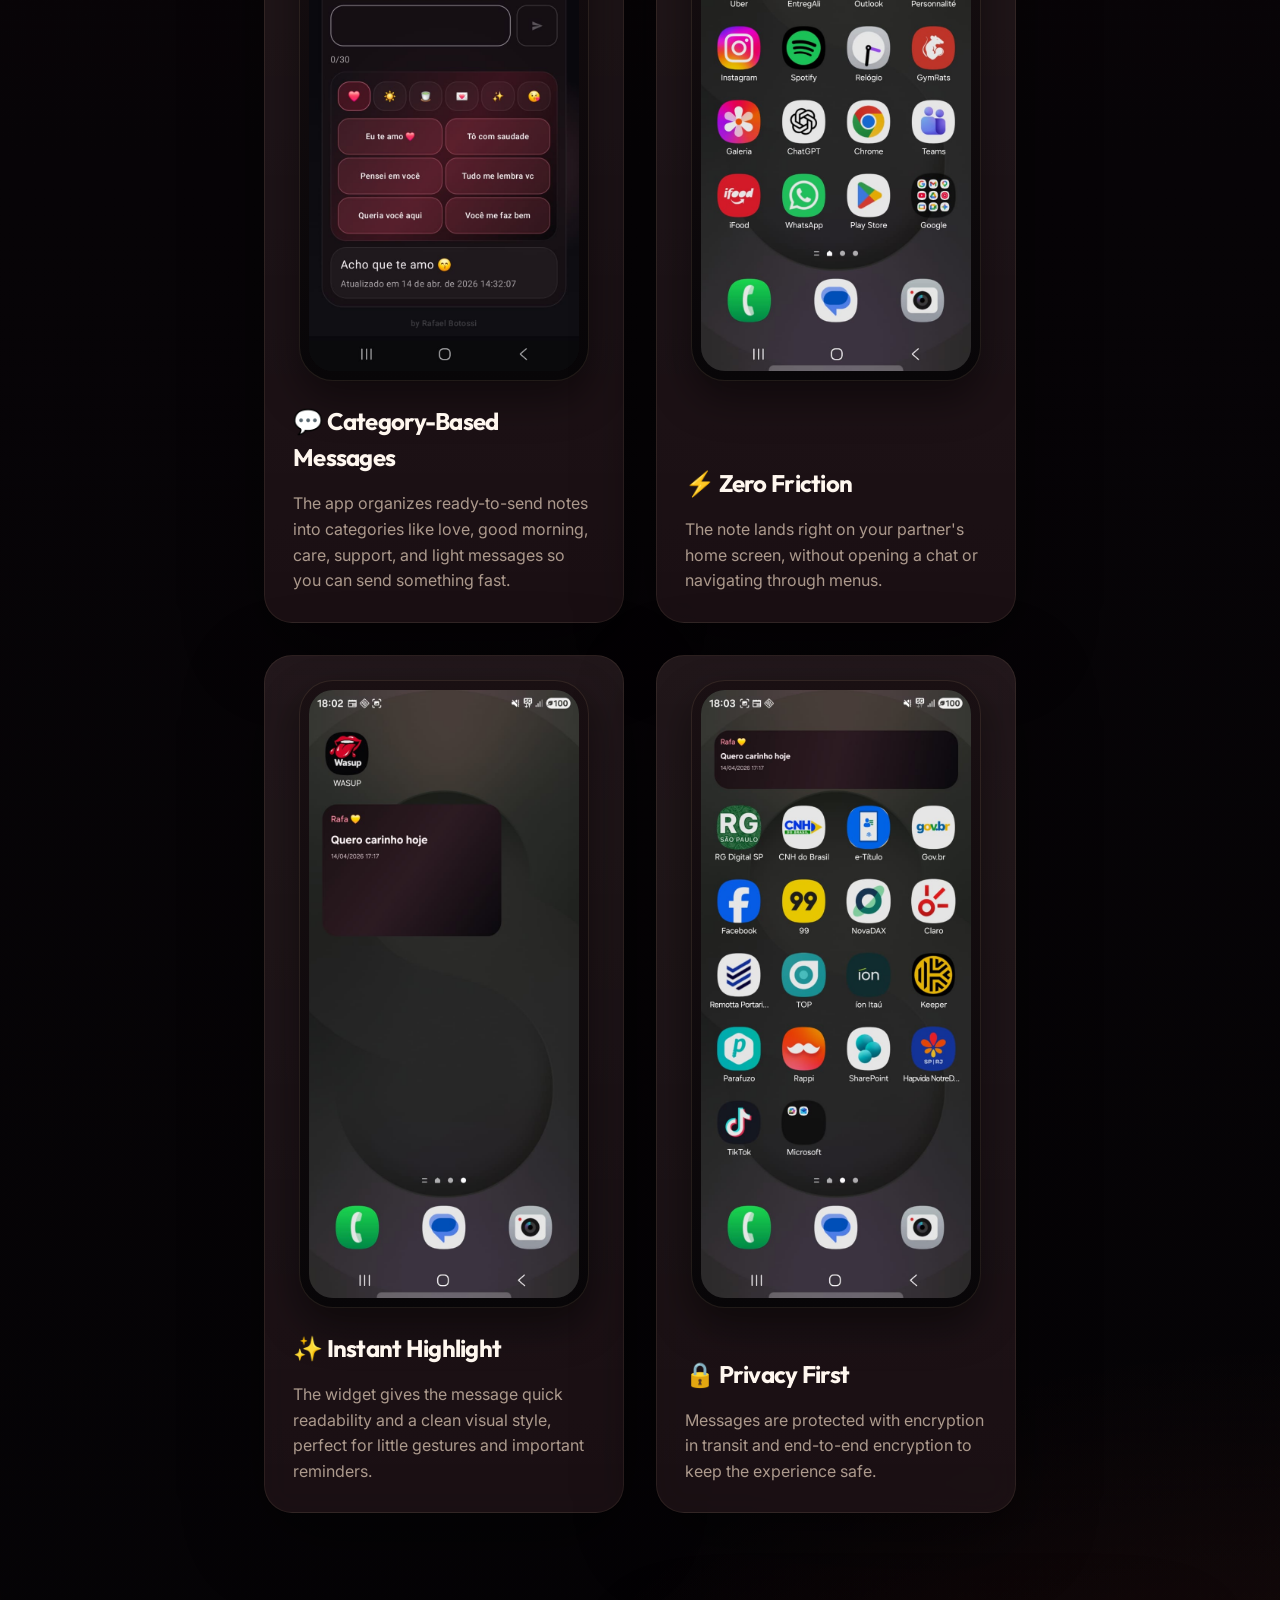
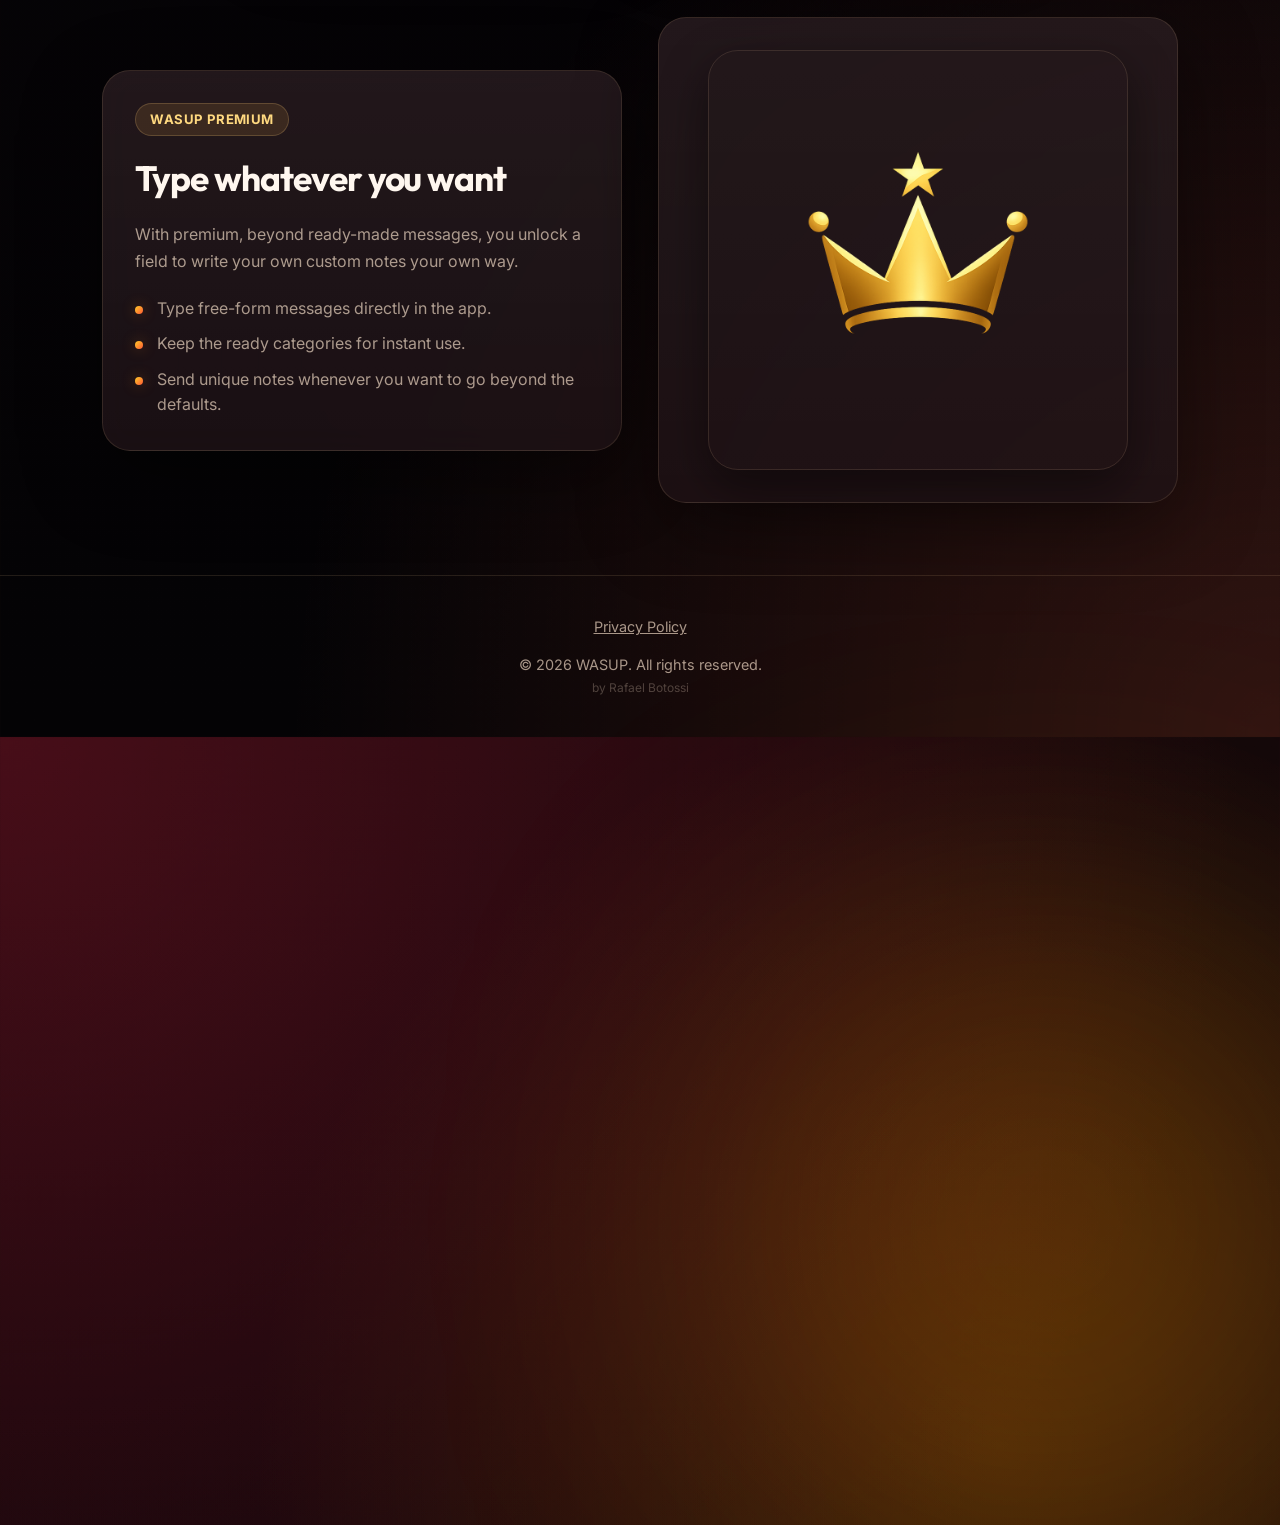
==== commit 7521dde2: "Add multilingual website support" ====
--- a/index.html
+++ b/index.html
@@ -3,39 +3,40 @@
 <head>
     <meta charset="UTF-8">
     <meta name="viewport" content="width=device-width, initial-scale=1.0">
-    <title>WASUP - Comunica&ccedil;&atilde;o Imediata</title>
-    <meta name="description" content="WASUP &eacute; o aplicativo definitivo para casais. Comunica&ccedil;&atilde;o ultrarr&aacute;pida direto na tela inicial.">
+    <title>WASUP - Comunicação Imediata</title>
+    <meta name="description" content="WASUP é o aplicativo definitivo para casais. Comunicação ultrarrápida direto na tela inicial.">
     <link rel="preconnect" href="https://fonts.googleapis.com">
     <link rel="preconnect" href="https://fonts.gstatic.com" crossorigin>
     <link href="https://fonts.googleapis.com/css2?family=Inter:wght@300;400;600;800&family=Outfit:wght@400;700&display=swap" rel="stylesheet">
     <link rel="stylesheet" href="styles.css">
 </head>
-<body>
+<body data-page="home">
     <div class="blob blob-1"></div>
     <div class="blob blob-2"></div>
 
     <header class="header">
         <div class="logo">
-            <img src="artes2/wasup_logo.png" alt="Logo do WASUP" class="logo-mark">
+            <img src="artes/wasup_logo.png" alt="Logo do WASUP" class="logo-mark" id="common-logo-alt">
             <span class="logo-text">WASUP</span>
         </div>
         <nav class="nav">
-            <a href="#features">Recursos</a>
-            <a href="#premium">Premium</a>
-            <a href="privacy.html">Privacidade</a>
-            <span class="btn-primary-sm" style="cursor: default; pointer-events: none; opacity: 0.9;">Na Google Play Store</span>
+            <a href="#features" id="nav-features">Recursos</a>
+            <a href="#premium" id="nav-premium">Premium</a>
+            <a href="privacy.html" id="nav-privacy">Privacidade</a>
+            <div class="language-switcher" data-language-switcher></div>
+            <span class="btn-primary-sm nav-store-pill" id="nav-store">Na Google Play Store</span>
         </nav>
     </header>
 
     <main>
         <section class="hero">
             <div class="hero-content">
-                <img src="artes2/wasup_logo.png" alt="Logo principal do app WASUP" class="hero-main-logo">
-                <span class="badge">Novo no Android</span>
-                <h1 class="hero-title">Conecte-se com seu par na <span class="highlight">velocidade da luz</span>.</h1>
-                <p class="hero-subtitle">Esque&ccedil;a bater papo em apps tradicionais. O WASUP envia pequenos recados que aparecem diretamente na tela inicial do celular do seu par atrav&eacute;s de um widget nativo.</p>
+                <img src="artes/wasup_logo.png" alt="Logo principal do app WASUP" class="hero-main-logo" id="hero-logo-alt">
+                <span class="badge" id="hero-badge">Novo no Android</span>
+                <h1 class="hero-title" id="hero-title">Conecte-se com seu par na <span class="highlight">velocidade da luz</span>.</h1>
+                <p class="hero-subtitle" id="hero-subtitle">Esqueça bater papo em apps tradicionais. O WASUP envia pequenos recados que aparecem diretamente na tela inicial do celular do seu par através de um widget nativo.</p>
                 <div class="hero-actions">
-                    <span class="btn-primary">Dispon&iacute;vel na Google Play Store</span>
+                    <span class="btn-primary" id="hero-cta">Disponível na Google Play Store</span>
                 </div>
             </div>
 
@@ -58,20 +59,20 @@
                         <div class="widget-wrapper">
                             <div class="widget-preview glass-card">
                                 <div class="widget-head">
-                                    <img src="artes2/wasup_logo.png" class="widget-icon" alt="">
-                                    <h3>Rafa &#10084;&#65039;</h3>
+                                    <img src="artes/wasup_logo.png" class="widget-icon" alt="">
+                                    <h3 id="widget-partner-name">Rafa ❤️</h3>
                                 </div>
                                 <div class="widget-message-container">
-                                    <p class="widget-message m-1">"T&ocirc; em casa!"</p>
-                                    <p class="widget-message m-2">"Estou com saudades"</p>
-                                    <p class="widget-message m-3">"Te amo!"</p>
-                                    <p class="widget-message m-4">"N&atilde;o esquece o ovo!"</p>
+                                    <p class="widget-message m-1" id="widget-message-1">"Tô em casa!"</p>
+                                    <p class="widget-message m-2" id="widget-message-2">"Estou com saudades"</p>
+                                    <p class="widget-message m-3" id="widget-message-3">"Te amo!"</p>
+                                    <p class="widget-message m-4" id="widget-message-4">"Não esquece o ovo!"</p>
                                 </div>
                                 <div class="widget-time-container">
-                                    <span class="widget-time m-1">Agora mesmo</span>
-                                    <span class="widget-time m-2">H&aacute; 5 min</span>
-                                    <span class="widget-time m-3">H&aacute; 2 horas</span>
-                                    <span class="widget-time m-4">Ontem</span>
+                                    <span class="widget-time m-1" id="widget-time-1">Agora mesmo</span>
+                                    <span class="widget-time m-2" id="widget-time-2">Há 5 min</span>
+                                    <span class="widget-time m-3" id="widget-time-3">Há 2 horas</span>
+                                    <span class="widget-time m-4" id="widget-time-4">Ontem</span>
                                 </div>
                             </div>
                         </div>
@@ -103,48 +104,48 @@
 
         <section id="features" class="features">
             <div class="features-intro">
-                <span class="showcase-tag">Funcionalidades</span>
-                <h2>As telas do app mostram como o WASUP funciona no dia a dia</h2>
-                <p>Da escolha r&aacute;pida de mensagens ao widget na tela inicial, tudo foi pensado para enviar carinho e recados em poucos toques.</p>
+                <span class="showcase-tag" id="features-tag">Funcionalidades</span>
+                <h2 id="features-title">As telas do app mostram como o WASUP funciona no dia a dia</h2>
+                <p id="features-subtitle">Da escolha rápida de mensagens ao widget na tela inicial, tudo foi pensado para enviar carinho e recados em poucos toques.</p>
             </div>
             <div class="features-grid">
                 <div class="feature-card glass-card feature-showcase">
                     <div class="feature-frame">
-                        <img src="artes2/Tela do App.jpeg" alt="Tela principal do app WASUP com categorias e mensagens prontas" class="feature-shot">
+                        <img src="artes/Tela do App.jpeg" alt="Tela principal do app WASUP com categorias e mensagens prontas" class="feature-shot" id="feature-1-alt">
                     </div>
                     <div class="feature-copy">
-                        <h3>&#128172; Mensagens por Categoria</h3>
-                        <p>O app organiza recados prontos em categorias como amor, bom dia, cuidado, apoio e mensagens leves para enviar sem perder tempo.</p>
+                        <h3 id="feature-1-title">&#128172; Mensagens por Categoria</h3>
+                        <p id="feature-1-text">O app organiza recados prontos em categorias como amor, bom dia, cuidado, apoio e mensagens leves para enviar sem perder tempo.</p>
                     </div>
                 </div>
 
                 <div class="feature-card glass-card feature-showcase">
                     <div class="feature-frame">
-                        <img src="artes2/Tela do Widget.jpeg" alt="Widget do WASUP mostrando mensagem recente na tela inicial" class="feature-shot">
+                        <img src="artes/Tela do Widget.jpeg" alt="Widget do WASUP mostrando mensagem recente na tela inicial" class="feature-shot" id="feature-2-alt">
                     </div>
                     <div class="feature-copy">
-                        <h3>&#9889; Zero Fric&ccedil;&atilde;o</h3>
-                        <p>O recado aparece direto na tela inicial do seu par, sem precisar abrir conversa ou navegar por menus.</p>
+                        <h3 id="feature-2-title">&#9889; Zero Fricção</h3>
+                        <p id="feature-2-text">O recado aparece direto na tela inicial do seu par, sem precisar abrir conversa ou navegar por menus.</p>
                     </div>
                 </div>
 
                 <div class="feature-card glass-card feature-showcase">
                     <div class="feature-frame">
-                        <img src="artes2/Tela do Widget2.jpeg" alt="Varia&ccedil;&atilde;o do widget do WASUP com mensagem em destaque" class="feature-shot">
+                        <img src="artes/Tela do Widget2.jpeg" alt="Variação do widget do WASUP com mensagem em destaque" class="feature-shot" id="feature-3-alt">
                     </div>
                     <div class="feature-copy">
-                        <h3>&#10024; Destaque Imediato</h3>
-                        <p>O widget valoriza a mensagem com leitura r&aacute;pida e visual limpo, ideal para pequenos gestos e lembretes importantes.</p>
+                        <h3 id="feature-3-title">&#10024; Destaque Imediato</h3>
+                        <p id="feature-3-text">O widget valoriza a mensagem com leitura rápida e visual limpo, ideal para pequenos gestos e lembretes importantes.</p>
                     </div>
                 </div>
 
                 <div class="feature-card glass-card feature-showcase">
                     <div class="feature-frame">
-                        <img src="artes2/Tela do Widget3.jpeg" alt="Widget do WASUP exibindo outra mensagem enviada" class="feature-shot">
+                        <img src="artes/Tela do Widget3.jpeg" alt="Widget do WASUP exibindo outra mensagem enviada" class="feature-shot" id="feature-4-alt">
                     </div>
                     <div class="feature-copy">
-                        <h3>&#128274; Privacidade em Primeiro Lugar</h3>
-                        <p>As mensagens s&atilde;o protegidas com criptografia em tr&acirc;nsito e cifragem ponta a ponta para manter a experi&ecirc;ncia segura.</p>
+                        <h3 id="feature-4-title">&#128274; Privacidade em Primeiro Lugar</h3>
+                        <p id="feature-4-text">As mensagens são protegidas com criptografia em trânsito e cifragem ponta a ponta para manter a experiência segura.</p>
                     </div>
                 </div>
             </div>
@@ -152,26 +153,28 @@
 
         <section id="premium" class="premium-section">
             <div class="premium-copy glass-card">
-                <span class="showcase-tag">WASUP Premium</span>
-                <h2>Digite o que quiser</h2>
-                <p>Na vers&atilde;o premium, al&eacute;m das mensagens prontas, voc&ecirc; desbloqueia o campo para escrever recados personalizados do seu jeito.</p>
+                <span class="showcase-tag" id="premium-tag">WASUP Premium</span>
+                <h2 id="premium-title">Digite o que quiser</h2>
+                <p id="premium-text">Na versão premium, além das mensagens prontas, você desbloqueia o campo para escrever recados personalizados do seu jeito.</p>
                 <ul class="showcase-list">
-                    <li>Digite mensagens livres direto no app.</li>
-                    <li>Mantenha as categorias prontas para uso instant&acirc;neo.</li>
-                    <li>Envie recados &uacute;nicos quando quiser sair do padr&atilde;o.</li>
+                    <li id="premium-item-1">Digite mensagens livres direto no app.</li>
+                    <li id="premium-item-2">Mantenha as categorias prontas para uso instantâneo.</li>
+                    <li id="premium-item-3">Envie recados únicos quando quiser sair do padrão.</li>
                 </ul>
             </div>
             <div class="premium-visual glass-card">
-                <img src="artes2/wassup_premium.png" alt="Tela do WASUP Premium com entrada de texto livre" class="premium-shot">
+                <img src="artes/wassup_premium.png" alt="Tela do WASUP Premium com entrada de texto livre" class="premium-shot" id="premium-alt">
             </div>
         </section>
     </main>
 
     <footer class="footer">
         <p style="margin-bottom: 16px;">
-            <a href="privacy.html" style="color: var(--text-muted); text-decoration: underline;">Pol&iacute;tica de Privacidade</a>
+            <a href="privacy.html" style="color: var(--text-muted); text-decoration: underline;" id="footer-privacy">Política de Privacidade</a>
         </p>
-        <p>&copy; 2026 WASUP. Todos os direitos reservados. <br><span style="font-size: 0.75rem; opacity: 0.4;">by Rafael Botossi</span></p>
+        <p id="footer-rights">&copy; 2026 WASUP. Todos os direitos reservados. <br><span style="font-size: 0.75rem; opacity: 0.4;">by Rafael Botossi</span></p>
     </footer>
+
+    <script src="i18n.js"></script>
 </body>
 </html>
--- a/styles.css
+++ b/styles.css
@@ -148,6 +148,8 @@
     display: flex;
     gap: 32px;
     align-items: center;
+    flex-wrap: wrap;
+    justify-content: flex-end;
 }
 
 .nav a {
@@ -176,6 +178,12 @@
 .btn-primary-sm {
     padding: 10px 24px;
     font-size: 0.95rem;
+}
+
+.nav-store-pill {
+    cursor: default;
+    pointer-events: none;
+    opacity: 0.9;
 }
 
 .btn-primary {
@@ -594,6 +602,100 @@
     font-size: 0.9rem;
 }
 
+.language-switcher {
+    position: relative;
+}
+
+.language-switcher-button {
+    display: inline-flex;
+    align-items: center;
+    gap: 10px;
+    padding: 10px 14px;
+    border-radius: 999px;
+    border: 1px solid rgba(255, 214, 165, 0.16);
+    background: rgba(255, 255, 255, 0.04);
+    color: var(--text-main);
+    font: inherit;
+    font-weight: 700;
+    cursor: pointer;
+    transition: transform 0.2s ease, border-color 0.2s ease, background 0.2s ease;
+}
+
+.language-switcher-button:hover,
+.language-switcher-button[aria-expanded="true"] {
+    transform: translateY(-1px);
+    border-color: rgba(255, 181, 76, 0.35);
+    background: rgba(255, 255, 255, 0.06);
+}
+
+.language-switcher-button .caret {
+    font-size: 0.82rem;
+    opacity: 0.75;
+}
+
+.flag-image {
+    width: 20px;
+    height: 14px;
+    border-radius: 3px;
+    object-fit: cover;
+    box-shadow: 0 0 0 1px rgba(255, 255, 255, 0.14);
+    flex: 0 0 auto;
+}
+
+.language-switcher-menu {
+    position: absolute;
+    top: calc(100% + 10px);
+    right: 0;
+    min-width: 220px;
+    padding: 10px;
+    border-radius: 22px;
+    background:
+        linear-gradient(180deg, rgba(255, 255, 255, 0.05), rgba(255, 255, 255, 0.02)),
+        rgba(18, 10, 14, 0.96);
+    border: 1px solid rgba(255, 214, 165, 0.12);
+    box-shadow: 0 24px 60px rgba(0, 0, 0, 0.45);
+    display: none;
+    z-index: 120;
+}
+
+.language-switcher-menu.open {
+    display: grid;
+    gap: 6px;
+}
+
+.language-option {
+    display: grid;
+    grid-template-columns: auto 1fr auto;
+    align-items: center;
+    gap: 10px;
+    width: 100%;
+    padding: 10px 12px;
+    border: 0;
+    border-radius: 16px;
+    background: transparent;
+    color: var(--text-soft);
+    text-align: left;
+    cursor: pointer;
+    font: inherit;
+}
+
+.language-option:hover,
+.language-option.active {
+    background: rgba(255, 255, 255, 0.06);
+    color: var(--text-main);
+}
+
+.language-option .language-name {
+    font-weight: 700;
+}
+
+.language-option .language-code {
+    color: var(--text-muted);
+    font-size: 0.78rem;
+    text-transform: uppercase;
+    letter-spacing: 0.06em;
+}
+
 @media (max-width: 900px) {
     .header {
         flex-direction: column;
@@ -670,4 +772,19 @@
         width: min(100%, 340px);
         height: 640px;
     }
-}
+
+    .language-switcher {
+        width: 100%;
+    }
+
+    .language-switcher-button {
+        width: 100%;
+        justify-content: center;
+    }
+
+    .language-switcher-menu {
+        left: 0;
+        right: 0;
+        min-width: 0;
+    }
+}
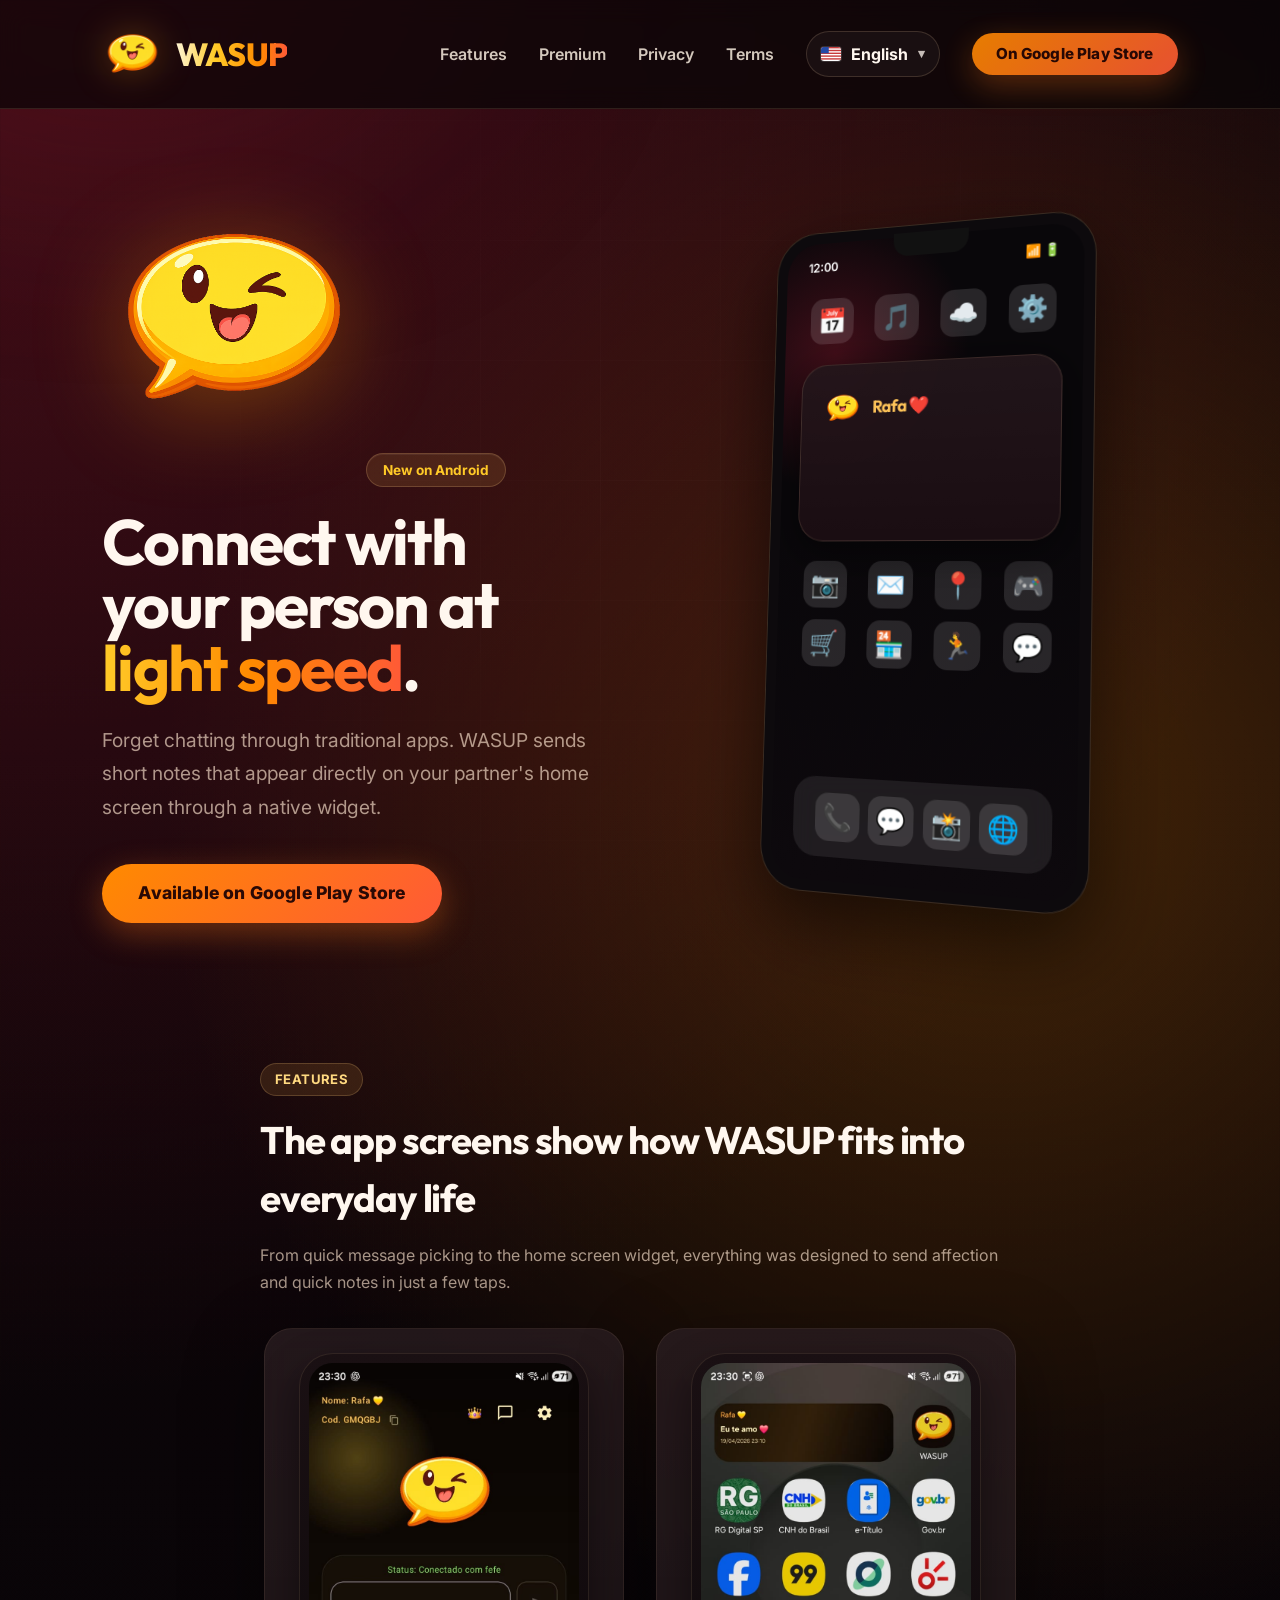
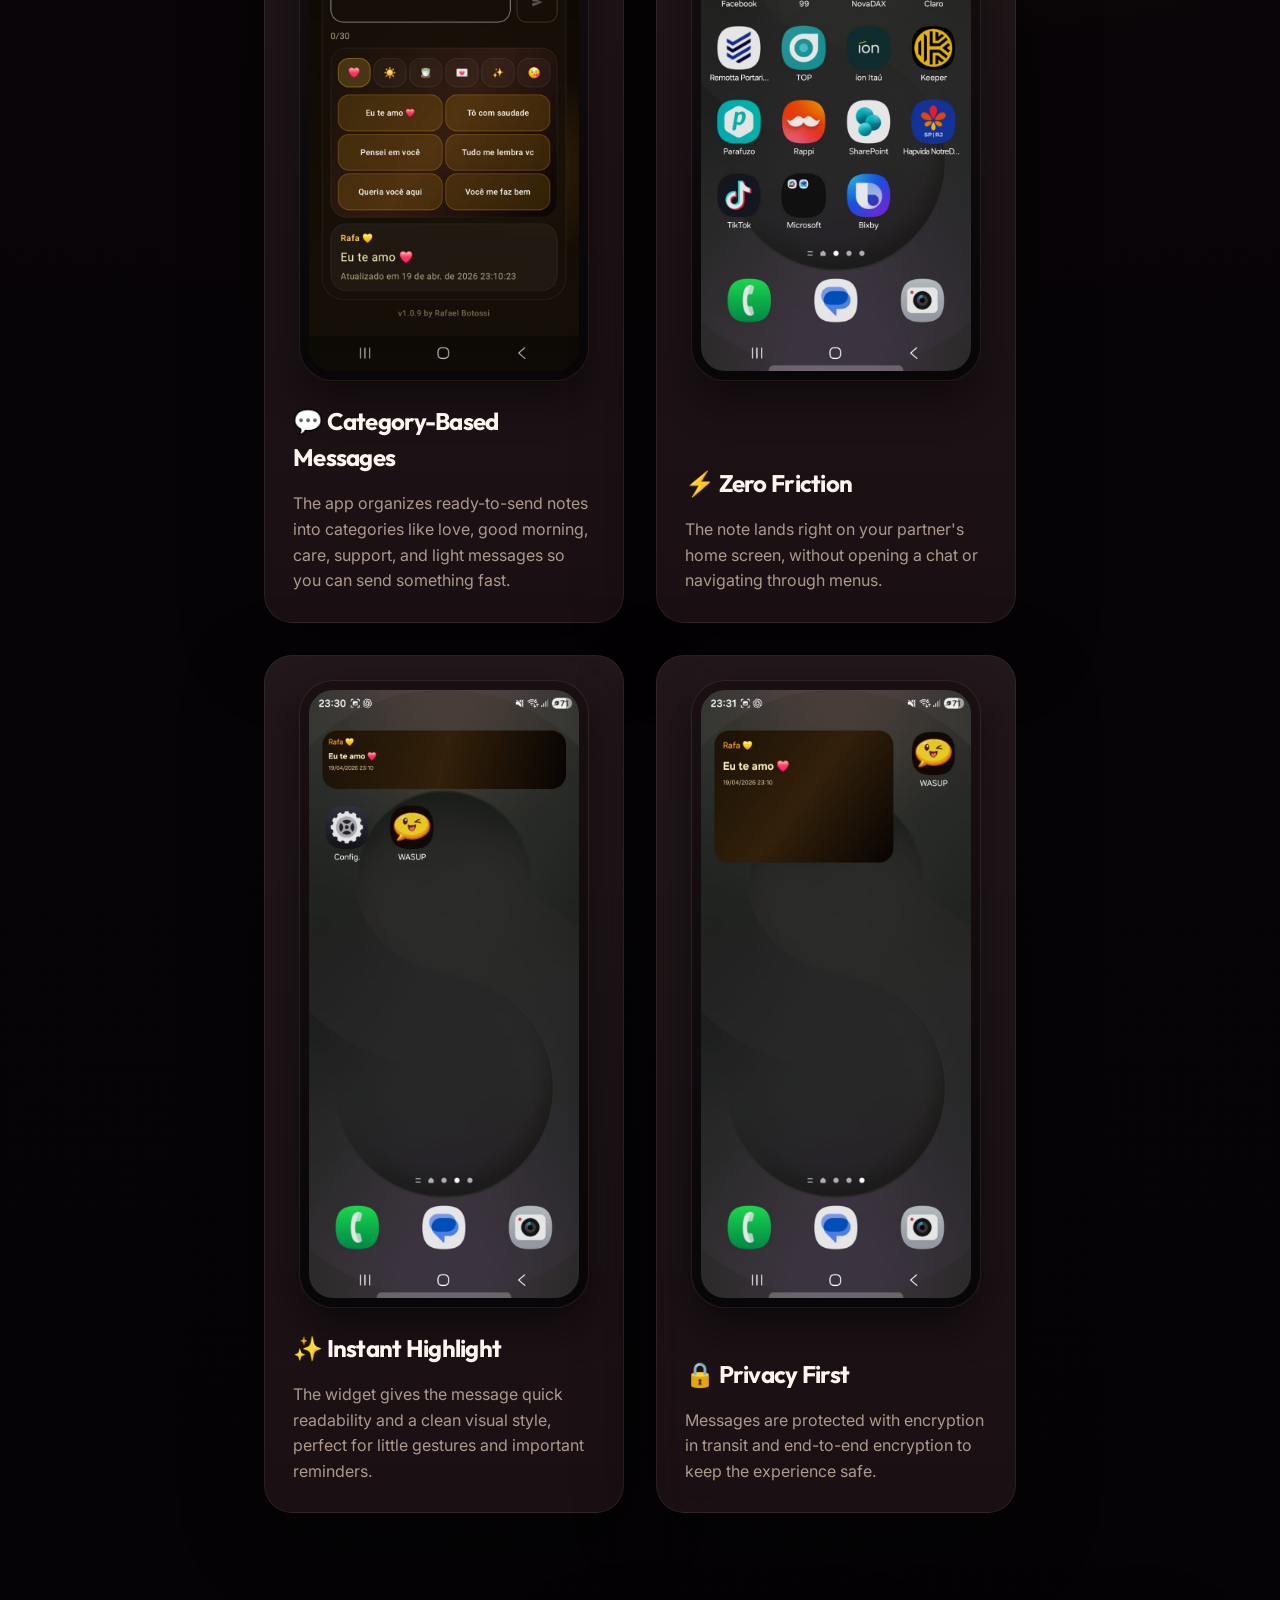
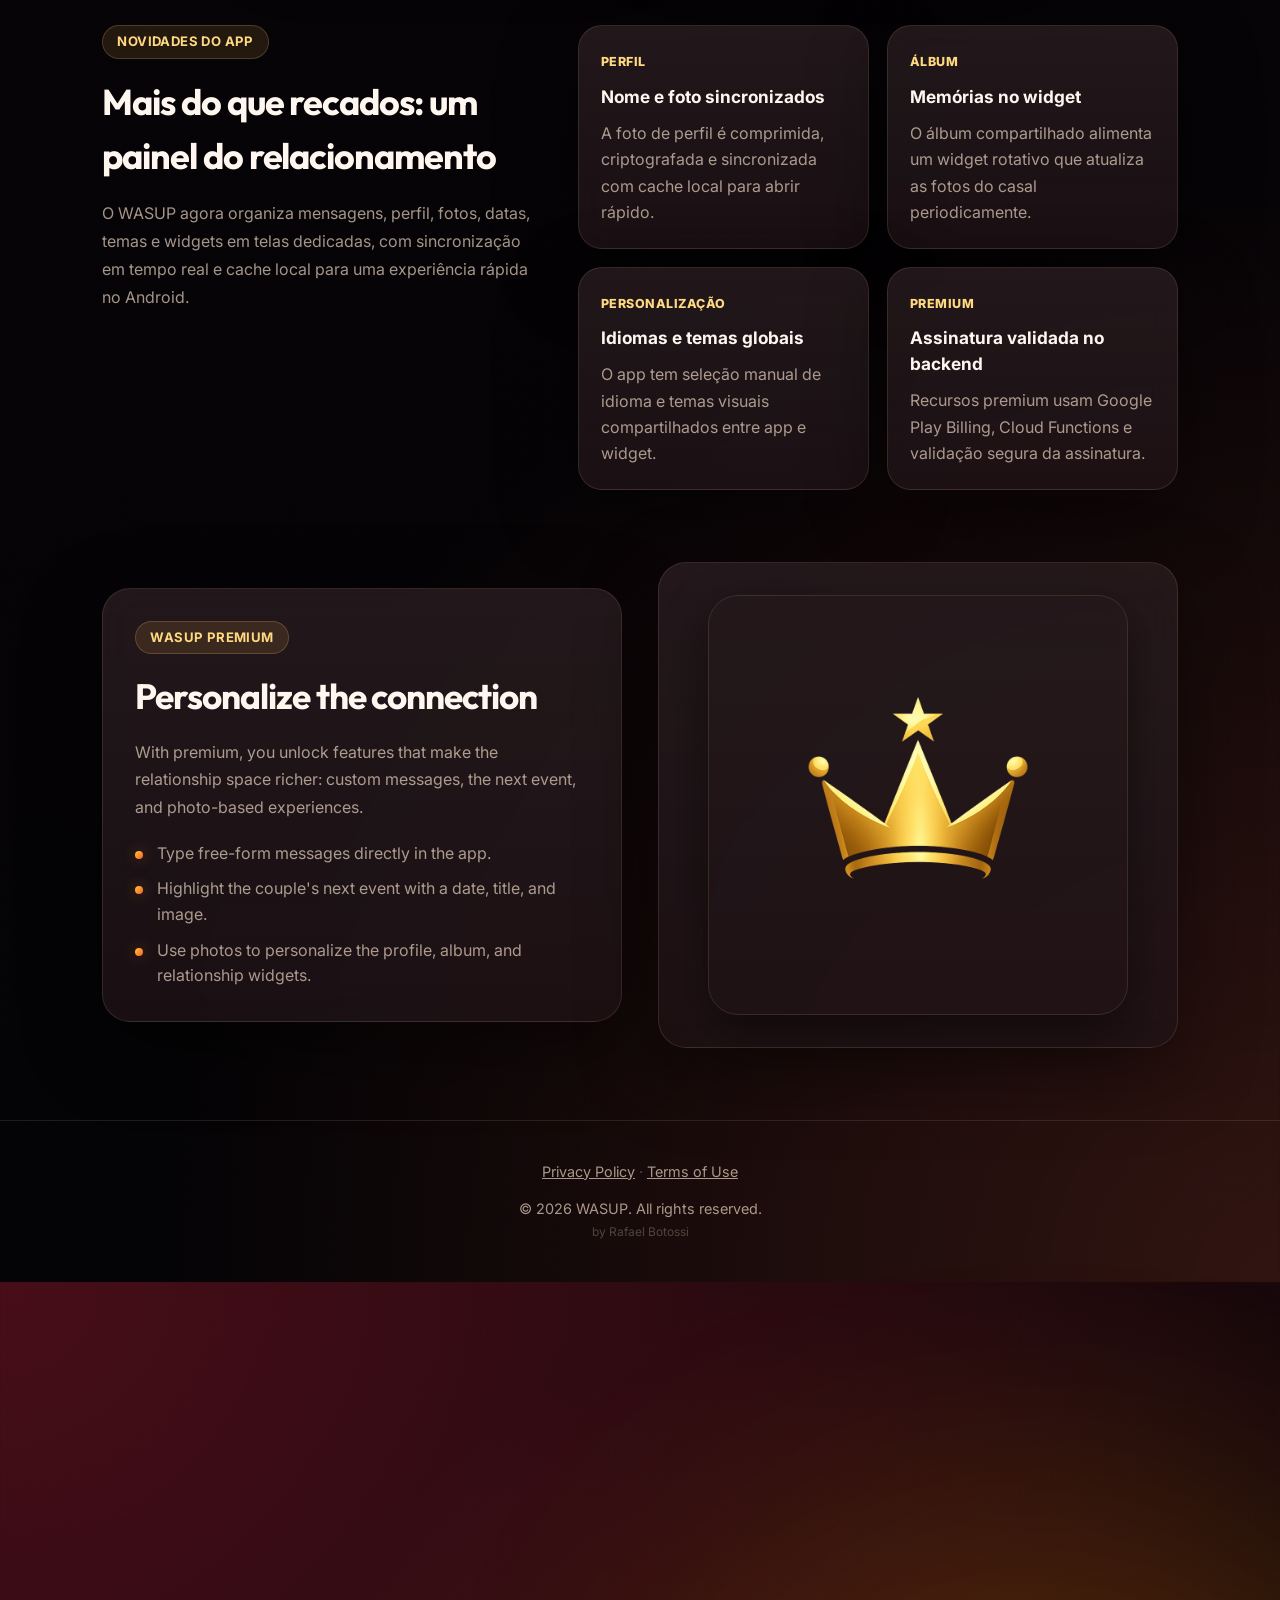
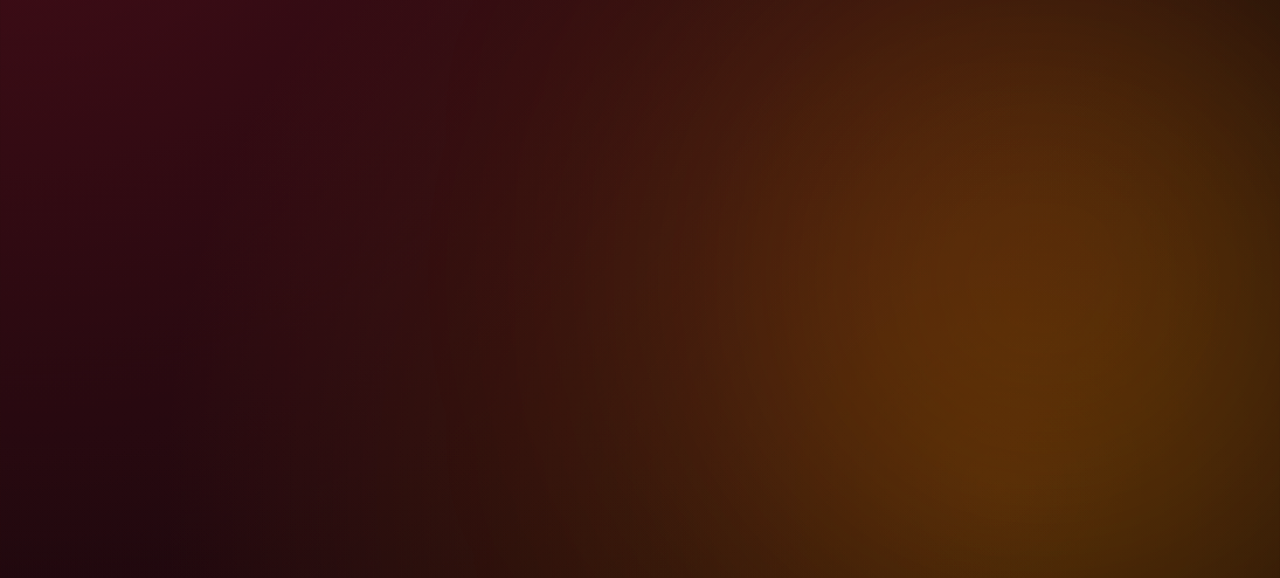
==== commit ebb3b9aa: "Atualiza site e paginas legais" ====
--- a/index.html
+++ b/index.html
@@ -3,8 +3,8 @@
 <head>
     <meta charset="UTF-8">
     <meta name="viewport" content="width=device-width, initial-scale=1.0">
-    <title>WASUP - Comunicação Imediata</title>
-    <meta name="description" content="WASUP é o aplicativo definitivo para casais. Comunicação ultrarrápida direto na tela inicial.">
+    <title>WASUP - Comunicação para casais</title>
+    <meta name="description" content="WASUP conecta duas pessoas pareadas com mensagens rápidas, widgets Android, álbum do relacionamento, próximo evento e recursos premium.">
     <link rel="preconnect" href="https://fonts.googleapis.com">
     <link rel="preconnect" href="https://fonts.gstatic.com" crossorigin>
     <link href="https://fonts.googleapis.com/css2?family=Inter:wght@300;400;600;800&family=Outfit:wght@400;700&display=swap" rel="stylesheet">
@@ -23,6 +23,7 @@
             <a href="#features" id="nav-features">Recursos</a>
             <a href="#premium" id="nav-premium">Premium</a>
             <a href="privacy.html" id="nav-privacy">Privacidade</a>
+            <a href="termosdeuso.html" id="nav-terms">Termos</a>
             <div class="language-switcher" data-language-switcher></div>
             <span class="btn-primary-sm nav-store-pill" id="nav-store">Na Google Play Store</span>
         </nav>
@@ -33,8 +34,8 @@
             <div class="hero-content">
                 <img src="artes/wasup_logo.png" alt="Logo principal do app WASUP" class="hero-main-logo" id="hero-logo-alt">
                 <span class="badge" id="hero-badge">Novo no Android</span>
-                <h1 class="hero-title" id="hero-title">Conecte-se com seu par na <span class="highlight">velocidade da luz</span>.</h1>
-                <p class="hero-subtitle" id="hero-subtitle">Esqueça bater papo em apps tradicionais. O WASUP envia pequenos recados que aparecem diretamente na tela inicial do celular do seu par através de um widget nativo.</p>
+                <h1 class="hero-title" id="hero-title">Um espaço rápido e privado para <span class="highlight">duas pessoas</span>.</h1>
+                <p class="hero-subtitle" id="hero-subtitle">O WASUP une mensagens curtas, histórico recente, widgets Android, álbum do relacionamento, próximo evento e temas em uma experiência feita para casais pareados.</p>
                 <div class="hero-actions">
                     <span class="btn-primary" id="hero-cta">Disponível na Google Play Store</span>
                 </div>
@@ -106,7 +107,7 @@
             <div class="features-intro">
                 <span class="showcase-tag" id="features-tag">Funcionalidades</span>
                 <h2 id="features-title">As telas do app mostram como o WASUP funciona no dia a dia</h2>
-                <p id="features-subtitle">Da escolha rápida de mensagens ao widget na tela inicial, tudo foi pensado para enviar carinho e recados em poucos toques.</p>
+                <p id="features-subtitle">Da escolha rápida de mensagens ao hub de relacionamento, tudo foi pensado para enviar carinho, guardar momentos e manter o widget sempre útil.</p>
             </div>
             <div class="features-grid">
                 <div class="feature-card glass-card feature-showcase">
@@ -114,8 +115,8 @@
                         <img src="artes/Tela do App.jpeg" alt="Tela principal do app WASUP com categorias e mensagens prontas" class="feature-shot" id="feature-1-alt">
                     </div>
                     <div class="feature-copy">
-                        <h3 id="feature-1-title">&#128172; Mensagens por Categoria</h3>
-                        <p id="feature-1-text">O app organiza recados prontos em categorias como amor, bom dia, cuidado, apoio e mensagens leves para enviar sem perder tempo.</p>
+                        <h3 id="feature-1-title">&#128172; Mensagens e histórico</h3>
+                        <p id="feature-1-text">Envie recados prontos ou personalizados e acompanhe as últimas 20 mensagens em uma tela dedicada.</p>
                     </div>
                 </div>
 
@@ -124,8 +125,8 @@
                         <img src="artes/Tela do Widget.jpeg" alt="Widget do WASUP mostrando mensagem recente na tela inicial" class="feature-shot" id="feature-2-alt">
                     </div>
                     <div class="feature-copy">
-                        <h3 id="feature-2-title">&#9889; Zero Fricção</h3>
-                        <p id="feature-2-text">O recado aparece direto na tela inicial do seu par, sem precisar abrir conversa ou navegar por menus.</p>
+                        <h3 id="feature-2-title">&#9889; Widgets do casal</h3>
+                        <p id="feature-2-text">Leve para a tela inicial a última mensagem do casal, a sua última mensagem, a última do par, o contador do relacionamento, fotos e o próximo evento.</p>
                     </div>
                 </div>
 
@@ -134,8 +135,8 @@
                         <img src="artes/Tela do Widget2.jpeg" alt="Variação do widget do WASUP com mensagem em destaque" class="feature-shot" id="feature-3-alt">
                     </div>
                     <div class="feature-copy">
-                        <h3 id="feature-3-title">&#10024; Destaque Imediato</h3>
-                        <p id="feature-3-text">O widget valoriza a mensagem com leitura rápida e visual limpo, ideal para pequenos gestos e lembretes importantes.</p>
+                        <h3 id="feature-3-title">&#10024; Relacionamento vivo</h3>
+                        <p id="feature-3-text">Salve a data de início, monte um álbum compartilhado com até 20 fotos e destaque o próximo evento com imagem e contagem regressiva.</p>
                     </div>
                 </div>
 
@@ -144,22 +145,52 @@
                         <img src="artes/Tela do Widget3.jpeg" alt="Widget do WASUP exibindo outra mensagem enviada" class="feature-shot" id="feature-4-alt">
                     </div>
                     <div class="feature-copy">
-                        <h3 id="feature-4-title">&#128274; Privacidade em Primeiro Lugar</h3>
-                        <p id="feature-4-text">As mensagens são protegidas com criptografia em trânsito e cifragem ponta a ponta para manter a experiência segura.</p>
-                    </div>
-                </div>
+                        <h3 id="feature-4-title">&#128274; Privacidade em primeiro lugar</h3>
+                        <p id="feature-4-text">Mensagens, estado do casal, fotos de perfil, álbum e evento são protegidos com criptografia ponta a ponta antes do envio aos serviços Firebase.</p>
+                    </div>
+                </div>
+            </div>
+        </section>
+
+        <section class="relationship-section">
+            <div class="relationship-copy">
+                <span class="showcase-tag" id="relationship-tag">Novidades do app</span>
+                <h2 id="relationship-title">Mais do que recados: um painel do relacionamento</h2>
+                <p id="relationship-text">O WASUP agora organiza mensagens, perfil, fotos, datas, temas e widgets em telas dedicadas, com sincronização em tempo real e cache local para uma experiência rápida no Android.</p>
+            </div>
+            <div class="relationship-grid">
+                <article class="mini-card glass-card">
+                    <span id="relationship-card-1-label">Perfil</span>
+                    <strong id="relationship-card-1-title">Nome e foto sincronizados</strong>
+                    <p id="relationship-card-1-text">A foto de perfil é comprimida, criptografada e sincronizada com cache local para abrir rápido.</p>
+                </article>
+                <article class="mini-card glass-card">
+                    <span id="relationship-card-2-label">Álbum</span>
+                    <strong id="relationship-card-2-title">Memórias no widget</strong>
+                    <p id="relationship-card-2-text">O álbum compartilhado alimenta um widget rotativo que atualiza as fotos do casal periodicamente.</p>
+                </article>
+                <article class="mini-card glass-card">
+                    <span id="relationship-card-3-label">Personalização</span>
+                    <strong id="relationship-card-3-title">Idiomas e temas globais</strong>
+                    <p id="relationship-card-3-text">O app tem seleção manual de idioma e temas visuais compartilhados entre app e widget.</p>
+                </article>
+                <article class="mini-card glass-card">
+                    <span id="relationship-card-4-label">Premium</span>
+                    <strong id="relationship-card-4-title">Assinatura validada no backend</strong>
+                    <p id="relationship-card-4-text">Recursos premium usam Google Play Billing, Cloud Functions e validação segura da assinatura.</p>
+                </article>
             </div>
         </section>
 
         <section id="premium" class="premium-section">
             <div class="premium-copy glass-card">
                 <span class="showcase-tag" id="premium-tag">WASUP Premium</span>
-                <h2 id="premium-title">Digite o que quiser</h2>
-                <p id="premium-text">Na versão premium, além das mensagens prontas, você desbloqueia o campo para escrever recados personalizados do seu jeito.</p>
+                <h2 id="premium-title">Personalize a conexão</h2>
+                <p id="premium-text">Na versão premium, você desbloqueia recursos para deixar o relacionamento mais completo: mensagens personalizadas, próximo evento e experiências com fotos.</p>
                 <ul class="showcase-list">
                     <li id="premium-item-1">Digite mensagens livres direto no app.</li>
-                    <li id="premium-item-2">Mantenha as categorias prontas para uso instantâneo.</li>
-                    <li id="premium-item-3">Envie recados únicos quando quiser sair do padrão.</li>
+                    <li id="premium-item-2">Destaque o próximo evento do casal com data, título e imagem.</li>
+                    <li id="premium-item-3">Use fotos para personalizar perfil, álbum e widgets do relacionamento.</li>
                 </ul>
             </div>
             <div class="premium-visual glass-card">
@@ -171,6 +202,8 @@
     <footer class="footer">
         <p style="margin-bottom: 16px;">
             <a href="privacy.html" style="color: var(--text-muted); text-decoration: underline;" id="footer-privacy">Política de Privacidade</a>
+            <span style="opacity: 0.45;"> · </span>
+            <a href="termosdeuso.html" style="color: var(--text-muted); text-decoration: underline;" id="footer-terms">Termos de Uso</a>
         </p>
         <p id="footer-rights">&copy; 2026 WASUP. Todos os direitos reservados. <br><span style="font-size: 0.75rem; opacity: 0.4;">by Rafael Botossi</span></p>
     </footer>
--- a/styles.css
+++ b/styles.css
@@ -521,6 +521,59 @@
     padding: 24px 8% 72px;
 }
 
+.relationship-section {
+    display: grid;
+    grid-template-columns: minmax(280px, 0.85fr) minmax(320px, 1.15fr);
+    gap: 32px;
+    align-items: start;
+    padding: 8px 8% 72px;
+}
+
+.relationship-copy h2 {
+    font-size: 2.25rem;
+    margin-bottom: 16px;
+}
+
+.relationship-copy p {
+    color: var(--text-muted);
+    line-height: 1.75;
+    max-width: 58ch;
+}
+
+.relationship-grid {
+    display: grid;
+    grid-template-columns: repeat(2, minmax(0, 1fr));
+    gap: 18px;
+}
+
+.mini-card {
+    padding: 22px;
+    min-height: 190px;
+    border-radius: 24px;
+}
+
+.mini-card span {
+    display: inline-flex;
+    margin-bottom: 12px;
+    color: #ffd980;
+    font-size: 0.78rem;
+    font-weight: 800;
+    letter-spacing: 0.04em;
+    text-transform: uppercase;
+}
+
+.mini-card strong {
+    display: block;
+    margin-bottom: 10px;
+    color: var(--text-main);
+    font-size: 1.08rem;
+}
+
+.mini-card p {
+    color: var(--text-muted);
+    line-height: 1.65;
+}
+
 .premium-copy,
 .premium-visual {
     padding: 32px;
@@ -732,6 +785,10 @@
         padding-top: 12px;
     }
 
+    .relationship-section {
+        grid-template-columns: 1fr;
+    }
+
     .premium-copy,
     .premium-visual {
         padding: 24px;
@@ -746,9 +803,14 @@
     .header,
     .hero,
     .features,
+    .relationship-section,
     .premium-section {
         padding-left: 24px;
         padding-right: 24px;
+    }
+
+    .relationship-grid {
+        grid-template-columns: 1fr;
     }
 
     .logo {
